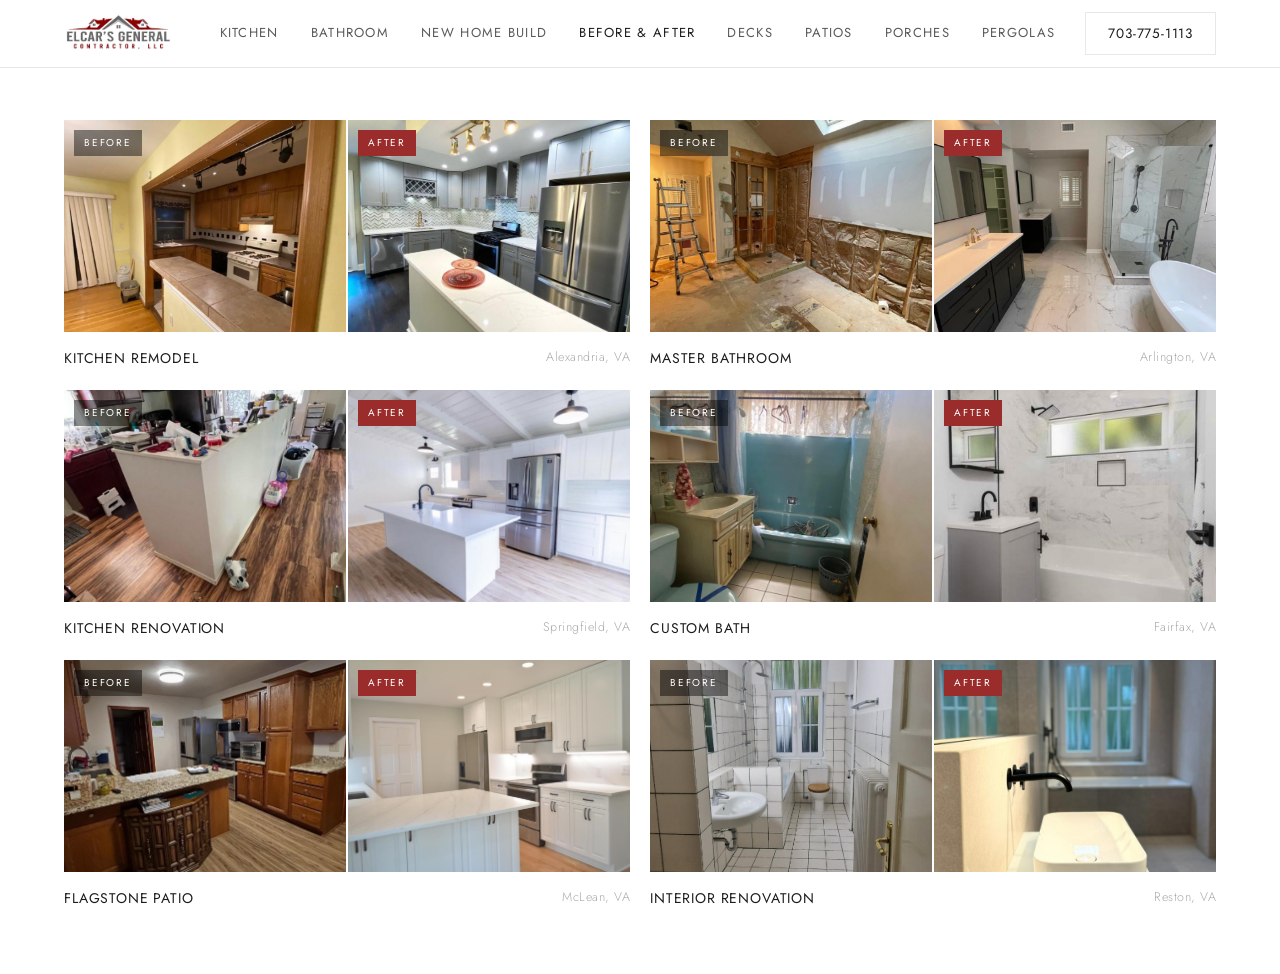
==== before-after.html @ 1466699e "add images" ====
<!DOCTYPE html>
<html lang="en">
<head>
  <meta charset="UTF-8" />
  <meta name="viewport" content="width=device-width, initial-scale=1.0" />
  <title>Before & After Home Renovations | Alexandria, Arlington VA | Elcar's GC</title>
  <meta name="description" content="See before and after home renovation transformations by Elcar's General Contractor across Alexandria, Arlington, Springfield, and the DMV area." />
  <link rel="stylesheet" href="css/style.css" />
</head>
<body>

<nav class="nav">
  <a href="index.html" class="nav__logo">
    <img src="images/logo.jpg" alt="Elcar's General Contractor" />
  </a>
  <div class="nav__links">
    <a href="kitchens.html"     class="nav__link">Kitchen</a>
    <a href="bathrooms.html"    class="nav__link">Bathroom</a>
    <a href="builds.html"       class="nav__link">New Home Build</a>
    <a href="before-after.html" class="nav__link active">Before &amp; After</a>
    <a href="decks.html"        class="nav__link">Decks</a>
    <a href="patios.html"       class="nav__link">Patios</a>
    <a href="porches.html"      class="nav__link">Porches</a>
    <a href="pergolas.html"     class="nav__link">Pergolas</a>
    <a href="tel:7037751113"    class="nav__phone">703-775-1113</a>
  </div>
  <button class="nav__burger" id="burger" aria-label="Menu">
    <span></span><span></span><span></span>
  </button>
</nav>

<div class="drawer-overlay" id="drawer-overlay"></div>
<div class="nav__drawer" id="drawer">
  <a href="kitchens.html"     class="nav__link">Kitchen</a>
  <a href="bathrooms.html"    class="nav__link">Bathroom</a>
  <a href="builds.html"       class="nav__link">New Home Build</a>
  <a href="before-after.html" class="nav__link active">Before &amp; After</a>
  <a href="decks.html"        class="nav__link">Decks</a>
  <a href="patios.html"       class="nav__link">Patios</a>
  <a href="porches.html"      class="nav__link">Porches</a>
  <a href="pergolas.html"     class="nav__link">Pergolas</a>
  <!-- Social icons — above phone -->
  <div class="drawer-socials">
    <a href="https://www.instagram.com/elcarsgeneralcontractor/" target="_blank" rel="noopener" class="drawer-socials__link" aria-label="Instagram">
      <svg viewBox="0 0 24 24" fill="none" stroke="currentColor" stroke-width="1.5"><rect x="2" y="2" width="20" height="20" rx="5"/><path d="M16 11.37A4 4 0 1112.63 8 4 4 0 0116 11.37z"/><line x1="17.5" y1="6.5" x2="17.51" y2="6.5"/></svg>
      Instagram
    </a>
    <a href="https://www.facebook.com/elcarsgeneralcontractors/" target="_blank" rel="noopener" class="drawer-socials__link" aria-label="Facebook">
      <svg viewBox="0 0 24 24" fill="none" stroke="currentColor" stroke-width="1.5"><path d="M18 2h-3a5 5 0 00-5 5v3H7v4h3v8h4v-8h3l1-4h-4V7a1 1 0 011-1h3z"/></svg>
      Facebook
    </a>
  </div>
  <a href="tel:7037751113" class="nav__phone">703-775-1113</a>
</div>

<div class="page-hd">
</div>

<main>
  <div class="cat-block">
    <div class="ba-grid reveal">

      <!-- ═══════════════════════════════════════
           HOW TO ADD MORE CARDS:
           Copy a ba-card block below and replace
           the image src values and text.
      ═══════════════════════════════════════ -->

      <div class="ba-card">
        <div class="ba-pair">
          <div class="ba-half ba-half--before">
            <span class="ba-pill">Before</span>
            <img src="images/before-after/ba-01-before.png" alt="Before kitchen remodel Alexandria VA" loading="lazy" />
          </div>
          <div class="ba-half ba-half--after">
            <span class="ba-pill">After</span>
            <img src="images/before-after/ba-01-after.png" alt="After kitchen remodel Alexandria VA" loading="lazy" />
          </div>
        </div>
        <div class="ba-info">
          <span class="ba-title">Kitchen Remodel</span>
          <span class="ba-city">Alexandria, VA</span>
        </div>
      </div>

      <div class="ba-card">
        <div class="ba-pair">
          <div class="ba-half ba-half--before">
            <span class="ba-pill">Before</span>
            <img src="images/before-after/ba-02-before.png" alt="Before bathroom renovation Arlington VA" loading="lazy" />
          </div>
          <div class="ba-half ba-half--after">
            <span class="ba-pill">After</span>
            <img src="images/before-after/ba-02-after.png" alt="After bathroom renovation Arlington VA" loading="lazy" />
          </div>
        </div>
        <div class="ba-info">
          <span class="ba-title">Master Bathroom</span>
          <span class="ba-city">Arlington, VA</span>
        </div>
      </div>

      <div class="ba-card">
        <div class="ba-pair">
          <div class="ba-half ba-half--before">
            <span class="ba-pill">Before</span>
            <img src="images/before-after/ba-03-before.png" alt="Before deck renovation Springfield VA" loading="lazy" />
          </div>
          <div class="ba-half ba-half--after">
            <span class="ba-pill">After</span>
            <img src="images/before-after/ba-03-after.png" alt="After deck renovation Springfield VA" loading="lazy" />
          </div>
        </div>
        <div class="ba-info">
          <span class="ba-title">KITCHEN Renovation</span>
          <span class="ba-city">Springfield, VA</span>
        </div>
      </div>

      <div class="ba-card">
        <div class="ba-pair">
          <div class="ba-half ba-half--before">
            <span class="ba-pill">Before</span>
            <img src="images/before-after/ba-04-before.png" alt="Before custom closet Fairfax VA" loading="lazy" />
          </div>
          <div class="ba-half ba-half--after">
            <span class="ba-pill">After</span>
            <img src="images/before-after/ba-04-after.png" alt="After custom closet Fairfax VA" loading="lazy" />
          </div>
        </div>
        <div class="ba-info">
          <span class="ba-title">Custom bath</span>
          <span class="ba-city">Fairfax, VA</span>
        </div>
      </div>

      <div class="ba-card">
        <div class="ba-pair">
          <div class="ba-half ba-half--before">
            <span class="ba-pill">Before</span>
            <img src="images/before-after/ba-05-before.png" alt="Before patio installation McLean VA" loading="lazy" />
          </div>
          <div class="ba-half ba-half--after">
            <span class="ba-pill">After</span>
            <img src="images/before-after/ba-05-after.png" alt="After patio installation McLean VA" loading="lazy" />
          </div>
        </div>
        <div class="ba-info">
          <span class="ba-title">Flagstone Patio</span>
          <span class="ba-city">McLean, VA</span>
        </div>
      </div>

      <div class="ba-card">
        <div class="ba-pair">
          <div class="ba-half ba-half--before">
            <span class="ba-pill">Before</span>
            <img src="images/before-after/ba-06-before.png" alt="Before renovation Reston VA" loading="lazy" />
          </div>
          <div class="ba-half ba-half--after">
            <span class="ba-pill">After</span>
            <img src="images/before-after/ba-06-after.png" alt="After renovation Reston VA" loading="lazy" />
          </div>
        </div>
        <div class="ba-info">
          <span class="ba-title">Interior Renovation</span>
          <span class="ba-city">Reston, VA</span>
        </div>
      </div>

      <!-- ADD MORE BA CARDS HERE -->

    </div>
  </div>
</main>

<script src="js/main.js"></script>
</body>
</html>
---- css/style.css ----
/* ═══════════════════════════════════════════════════════════
   ELCAR'S GENERAL CONTRACTOR
   Aesthetic: Quiet Luxury — Refined Minimalism
   Fonts: Jost (display) + Jost (body) — geometric, delicate
   Palette: Pure white · Warm near-black · Dusty red accent
═══════════════════════════════════════════════════════════ */

@import url('https://fonts.googleapis.com/css2?family=Jost:ital,wght@0,200;0,300;0,400;0,500;1,200;1,300&display=swap');

:root {
  /* Palette */
  --white:     #ffffff;
  --off:       #fafafa;
  --ink:       #1c1c1c;
  --ink-soft:  #5a5a5a;
  --ink-muted: #aaaaaa;
  --red:       #9b2c2c;
  --red-lt:    #c0392b;
  --border:    #e8e8e8;
  --border-lt: #f0f0f0;

  /* Type */
  --font: 'Jost', 'Helvetica Neue', Helvetica, sans-serif;

  /* Layout */
  --nav-h: 68px;
  --pad-x: 64px;
  --pad-y: 96px;

  /* Motion */
  --ease: cubic-bezier(0.25, 0, 0, 1);
  --ease-out: cubic-bezier(0.16, 1, 0.3, 1);
}

/* ── RESET ──────────────────────────────────────────────── */
*, *::before, *::after { box-sizing: border-box; margin: 0; padding: 0; }
html { scroll-behavior: smooth; -webkit-font-smoothing: antialiased; }

body {
  background: var(--white);
  color: var(--ink);
  font-family: var(--font);
  font-weight: 300;
  font-size: 17px;
  line-height: 1.75;
  overflow-x: hidden;
}

img { display: block; }
a { color: inherit; text-decoration: none; }
button { cursor: pointer; border: none; background: none; font-family: inherit; padding: 0; }

/* ═══════════════════════════════════════════════════════════
   NAVIGATION
═══════════════════════════════════════════════════════════ */
.nav {
  position: fixed;
  top: 0; left: 0; right: 0;
  height: var(--nav-h);
  background: rgba(255,255,255,0.96);
  border-bottom: 1px solid var(--border);
  display: flex;
  align-items: center;
  justify-content: space-between;
  padding: 0 var(--pad-x);
  z-index: 500;
  backdrop-filter: blur(12px);
  -webkit-backdrop-filter: blur(12px);
}

/* Logo */
.nav__logo img {
  height: 40px;
  width: auto;
  display: block;
}

/* Links */
.nav__links {
  display: flex;
  align-items: center;
  gap: 4px;
}

.nav__link {
  font-size: 13px;
  font-weight: 400;
  letter-spacing: 0.1em;
  text-transform: uppercase;
  color: var(--ink-soft);
  padding: 6px 14px;
  position: relative;
  transition: color 0.2s;
}
.nav__link::after { display: none; }
.nav__link:hover { color: var(--ink); }
.nav__link.active { color: var(--ink); }

/* CTA phone */
.nav__phone {
  font-size: 13.5px;
  font-weight: 400;
  letter-spacing: 0.06em;
  color: var(--ink);
  padding: 9px 22px;
  border: 1px solid var(--border);
  margin-left: 12px;
  transition: border-color 0.2s, color 0.2s;
}
.nav__phone:hover { border-color: var(--ink); }

/* Hamburger */
.nav__burger {
  display: none;
  flex-direction: column;
  gap: 6px;
  padding: 4px;
}
.nav__burger span {
  display: block; width: 22px; height: 1px;
  background: var(--ink);
  transition: transform 0.3s var(--ease), opacity 0.25s;
}
.nav__burger.open span:nth-child(1) { transform: translateY(7px) rotate(45deg); }
.nav__burger.open span:nth-child(2) { opacity: 0; }
.nav__burger.open span:nth-child(3) { transform: translateY(-7px) rotate(-45deg); }

/* Mobile drawer */
.nav__drawer {
  display: none;
  position: fixed;
  top: var(--nav-h); left: 0; right: 0;
  background: var(--white);
  border-bottom: 1px solid var(--border);
  padding: 20px var(--pad-x) 28px;
  z-index: 490;
  flex-direction: column;
}
.nav__drawer.open { display: flex; }

/* Links inside drawer — left red bar on active/hover */
.nav__drawer .nav__link {
  padding: 14px 0 14px 16px;
  font-size: 16px;
  border-bottom: 1px solid var(--border-lt);
  border-left: 2px solid transparent;
  transition: border-color 0.2s, color 0.2s, padding-left 0.2s;
  position: relative;
}
.nav__drawer .nav__link:last-of-type { border-bottom: none; }
.nav__drawer .nav__link:hover {
  border-left-color: var(--red);
  color: var(--ink);
  padding-left: 20px;
}
.nav__drawer .nav__link.active {
  border-left-color: var(--red);
  color: var(--ink);
  font-weight: 500;
  padding-left: 20px;
}

/* Social icons inside drawer — above phone */
.drawer-socials {
  display: flex;
  gap: 10px;
  padding: 16px 0 8px 0;
  border-top: 1px solid var(--border-lt);
  margin-top: 4px;
}

.drawer-socials__link {
  display: inline-flex;
  align-items: center;
  gap: 8px;
  font-size: 14px;
  font-weight: 400;
  letter-spacing: 0.04em;
  color: var(--ink-soft);
  padding: 10px 16px;
  border: 1px solid var(--border);
  flex: 1;
  justify-content: center;
  transition: border-color 0.2s, color 0.2s;
}
.drawer-socials__link:hover { border-color: var(--ink); color: var(--ink); }
.drawer-socials__link svg { width: 17px; height: 17px; flex-shrink: 0; }

.nav__drawer .nav__phone {
  margin: 16px 0 0;
  text-align: center;
  display: block;
  padding: 14px;
  font-size: 15px;
}

/* ═══════════════════════════════════════════════════════════
   HERO
═══════════════════════════════════════════════════════════ */
.hero {
  position: relative;
  height: 100vh;
  min-height: 600px;
  max-height: 920px;
  margin-top: var(--nav-h);
  overflow: hidden;
  display: flex;
  align-items: flex-end;
}

.hero__media {
  position: absolute;
  inset: 0;
  background: #1a1a1a;
}
.hero__media img {
  width: 100%; height: 100%;
  object-fit: cover;
  display: block;
  opacity: 0.62;
}
/* Placeholder gradient */
.hero__media::before {
  content: '';
  position: absolute; inset: 0;
  background: linear-gradient(150deg, #1e1e1e 0%, #2a2020 100%);
}

.hero__veil {
  position: absolute; inset: 0;
  background: linear-gradient(to top,
    rgba(0,0,0,0.68) 0%,
    rgba(0,0,0,0.15) 50%,
    transparent 100%);
  z-index: 1;
}

.hero__content {
  position: relative;
  z-index: 2;
  padding: 0 var(--pad-x) 72px;
  max-width: 760px;
  animation: heroIn 1s var(--ease-out) both;
}

.hero__eyebrow {
  font-size: 10px;
  font-weight: 400;
  letter-spacing: 0.28em;
  text-transform: uppercase;
  color: rgba(255,255,255,0.5);
  margin-bottom: 20px;
  display: flex;
  align-items: center;
  gap: 14px;
}
.hero__eyebrow::before {
  content: '';
  width: 32px; height: 1px;
  background: var(--red);
  display: block;
  flex-shrink: 0;
}

.hero__title {
  font-size: clamp(42px, 6.5vw, 88px);
  font-weight: 200;
  line-height: 1.05;
  color: #fff;
  letter-spacing: -0.02em;
  margin-bottom: 24px;
}

.hero__title em {
  font-style: italic;
  font-weight: 200;
  color: rgba(255,255,255,0.7);
}

.hero__sub {
  font-size: 14px;
  font-weight: 300;
  color: rgba(255,255,255,0.55);
  letter-spacing: 0.04em;
  margin-bottom: 40px;
  max-width: 380px;
  line-height: 1.8;
}

.hero__cta {
  display: inline-flex;
  align-items: center;
  gap: 14px;
  font-size: 11px;
  font-weight: 400;
  letter-spacing: 0.18em;
  text-transform: uppercase;
  color: #fff;
  border: 1px solid rgba(255,255,255,0.35);
  padding: 14px 32px;
  transition: border-color 0.3s, background 0.3s;
}
.hero__cta:hover { border-color: #fff; background: rgba(255,255,255,0.06); }
.hero__cta svg { width: 14px; height: 14px; transition: transform 0.3s; }
.hero__cta:hover svg { transform: translateX(4px); }

@keyframes heroIn {
  from { opacity: 0; transform: translateY(28px); }
  to   { opacity: 1; transform: none; }
}

/* ═══════════════════════════════════════════════════════════
   SECTION PRIMITIVES
═══════════════════════════════════════════════════════════ */
.sec {
  padding: var(--pad-y) var(--pad-x);
}
.sec--soft { background: var(--off); }
.sec--dark { background: var(--ink); }

.sec__hd {
  margin-bottom: 52px;
}
.sec__hd--split {
  display: flex;
  align-items: flex-end;
  justify-content: space-between;
  gap: 24px;
}

/* Eyebrow label */
.eyebrow {
  display: inline-block;
  font-size: 11px;
  font-weight: 400;
  letter-spacing: 0.26em;
  text-transform: uppercase;
  color: var(--red);
  margin-bottom: 12px;
}

/* Headings */
.h-display {
  font-size: clamp(34px, 4vw, 58px);
  font-weight: 200;
  line-height: 1.1;
  letter-spacing: -0.02em;
  color: var(--ink);
}
.h-section {
  font-size: clamp(26px, 3vw, 40px);
  font-weight: 200;
  line-height: 1.15;
  letter-spacing: -0.02em;
  color: var(--ink);
}
.h-card {
  font-size: 13px;
  font-weight: 400;
  letter-spacing: 0.08em;
  text-transform: uppercase;
  color: var(--ink);
}
.sec--dark .h-display,
.sec--dark .h-section { color: #fff; }

/* Body copy */
.body-sm {
  font-size: 15.5px;
  font-weight: 300;
  color: var(--ink-soft);
  line-height: 1.85;
}

/* Link-style button */
.link-btn {
  display: inline-flex;
  align-items: center;
  gap: 10px;
  font-size: 10.5px;
  font-weight: 400;
  letter-spacing: 0.16em;
  text-transform: uppercase;
  color: var(--ink);
  border-bottom: 1px solid var(--border);
  padding-bottom: 2px;
  transition: border-color 0.25s, color 0.25s;
}
.link-btn:hover { border-color: var(--ink); color: var(--ink); }
.link-btn svg { width: 14px; height: 14px; transition: transform 0.25s; }
.link-btn:hover svg { transform: translateX(4px); }

/* Ghost button */
.ghost-btn {
  display: inline-flex;
  align-items: center;
  gap: 10px;
  font-size: 10.5px;
  font-weight: 400;
  letter-spacing: 0.16em;
  text-transform: uppercase;
  color: var(--ink);
  border: 1px solid var(--border);
  padding: 12px 28px;
  transition: border-color 0.25s;
  flex-shrink: 0;
}
.ghost-btn:hover { border-color: var(--ink); }

/* ═══════════════════════════════════════════════════════════
   SERVICES MOSAIC — homepage
═══════════════════════════════════════════════════════════ */
.mosaic {
  display: grid;
  grid-template-columns: repeat(4, 1fr);
  grid-template-rows: auto;
  gap: 2px;
}

.mosaic__tile {
  position: relative;
  overflow: hidden;
  aspect-ratio: 3/4;
  background: #e8e8e8;
  display: block;
  cursor: pointer;
}

/* Odd wide tiles */
.mosaic__tile--w2 { grid-column: span 2; aspect-ratio: 16/10; }

.mosaic__tile__bg {
  position: absolute; inset: 0;
}
.mosaic__tile__bg::before {
  content: '';
  position: absolute; inset: 0;
  background: repeating-linear-gradient(-45deg,#e4e4e4,#e4e4e4 6px,#ddd 6px,#ddd 12px);
}
.mosaic__tile__bg img {
  position: absolute; inset: 0;
  width: 100%; height: 100%;
  object-fit: cover;
  display: block;
  transition: transform 0.9s var(--ease), opacity 0.5s;
  opacity: 0;
}
.mosaic__tile__bg img.loaded { opacity: 1; }
.mosaic__tile:hover .mosaic__tile__bg img { transform: scale(1.05); }

/* Veil */
.mosaic__tile__veil {
  position: absolute; inset: 0;
  background: linear-gradient(to top, rgba(0,0,0,0.65) 0%, transparent 55%);
  transition: opacity 0.4s;
  z-index: 1;
}
.mosaic__tile:hover .mosaic__tile__veil { opacity: 1.2; }

/* Label */
.mosaic__tile__label {
  position: absolute;
  bottom: 0; left: 0; right: 0;
  padding: 22px 22px 20px;
  z-index: 2;
}
.mosaic__tile__cat {
  display: block;
  font-size: 10.5px;
  font-weight: 400;
  letter-spacing: 0.2em;
  text-transform: uppercase;
  color: rgba(255,255,255,0.5);
  margin-bottom: 4px;
}
.mosaic__tile__name {
  font-size: 20px;
  font-weight: 300;
  color: #fff;
  letter-spacing: 0.02em;
}

/* Arrow badge */
.mosaic__tile__arrow {
  position: absolute;
  top: 16px; right: 16px;
  width: 34px; height: 34px;
  border: 1px solid rgba(255,255,255,0.25);
  display: flex; align-items: center; justify-content: center;
  opacity: 0;
  transform: translateY(-4px);
  transition: opacity 0.3s, transform 0.3s var(--ease-out);
  z-index: 3;
}
.mosaic__tile__arrow svg { width: 13px; height: 13px; color: #fff; }
.mosaic__tile:hover .mosaic__tile__arrow { opacity: 1; transform: none; }

/* ═══════════════════════════════════════════════════════════
   UNIFORM PROJECT GRID
═══════════════════════════════════════════════════════════ */
.grid {
  display: grid;
  grid-template-columns: repeat(3, 1fr);
  gap: 10px;
}

.card {
  position: relative;
  aspect-ratio: 4/3;
  overflow: hidden;
  background: #ebebeb;
  cursor: pointer;
}
.card::before {
  content: '';
  position: absolute; inset: 0;
  background: repeating-linear-gradient(-45deg,#f2f2f2,#f2f2f2 6px,#ebebeb 6px,#ebebeb 12px);
  z-index: 0;
}

.card img {
  position: absolute; inset: 0;
  width: 100%; height: 100%;
  object-fit: cover; object-position: center;
  display: block;
  z-index: 1;
  opacity: 0;
  transition: transform 0.8s var(--ease), opacity 0.4s;
}
.card img.loaded { opacity: 1; }
.card:hover img { transform: scale(1.04); }

.card__veil {
  position: absolute; inset: 0;
  background: linear-gradient(to top, rgba(0,0,0,0.6) 0%, transparent 50%);
  opacity: 0;
  transition: opacity 0.35s;
  z-index: 2;
  display: flex; align-items: flex-end;
  padding: 18px 20px;
}
.card:hover .card__veil { opacity: 1; }

.card__name {
  font-size: 13px;
  font-weight: 400;
  letter-spacing: 0.1em;
  text-transform: uppercase;
  color: rgba(255,255,255,0.88);
}

/* small expand dot */
.card__dot {
  position: absolute;
  top: 14px; right: 14px;
  width: 28px; height: 28px;
  border: 1px solid rgba(255,255,255,0.3);
  display: flex; align-items: center; justify-content: center;
  opacity: 0;
  transition: opacity 0.3s;
  z-index: 3;
}
.card:hover .card__dot { opacity: 1; }
.card__dot svg { width: 11px; height: 11px; color: #fff; }

/* ═══════════════════════════════════════════════════════════
   BEFORE & AFTER
═══════════════════════════════════════════════════════════ */
.ba-grid {
  display: grid;
  grid-template-columns: repeat(2, 1fr);
  gap: 20px;
}

.ba-card {}

.ba-pair {
  display: grid;
  grid-template-columns: 1fr 1fr;
  gap: 2px;
}

.ba-half {
  position: relative;
  aspect-ratio: 4/3;
  overflow: hidden;
  background: #e8e8e8;
}
.ba-half::before {
  content: '';
  position: absolute; inset: 0;
  background: repeating-linear-gradient(-45deg,#f2f2f2,#f2f2f2 6px,#ebebeb 6px,#ebebeb 12px);
}
.ba-half img {
  position: absolute; inset: 0;
  width: 100%; height: 100%;
  object-fit: cover; display: block;
}

.ba-pill {
  position: absolute;
  top: 10px; left: 10px;
  font-size: 10px;
  font-weight: 400;
  letter-spacing: 0.18em;
  text-transform: uppercase;
  color: #fff;
  padding: 4px 10px;
  z-index: 2;
}
.ba-half--before .ba-pill { background: rgba(0,0,0,0.45); }
.ba-half--after  .ba-pill { background: var(--red); }

.ba-info {
  display: flex;
  align-items: center;
  justify-content: space-between;
  padding: 14px 0 0;
}
.ba-title {
  font-size: 14px;
  font-weight: 400;
  letter-spacing: 0.06em;
  text-transform: uppercase;
  color: var(--ink);
}
.ba-city {
  font-size: 12.5px;
  font-weight: 300;
  color: var(--ink-muted);
  letter-spacing: 0.04em;
}

/* ═══════════════════════════════════════════════════════════
   ABOUT SECTION
═══════════════════════════════════════════════════════════ */

/* Left column wraps photo + social bar */
.about-col-left {
  display: flex;
  flex-direction: column;
}

/* Social bar directly below the photo */
.about-social {
  display: flex;
  align-items: center;
  justify-content: center;
  gap: 20px;
  padding: 20px 24px;
  background: var(--white);
  border-top: 1px solid var(--border);
  flex-shrink: 0;
}

.about-social__link {
  display: flex;
  align-items: center;
  gap: 8px;
  font-size: 13.5px;
  font-weight: 400;
  letter-spacing: 0.04em;
  color: var(--ink-soft);
  transition: color 0.2s;
  white-space: nowrap;
}
.about-social__link:hover { color: var(--ink); }
.about-social__link svg { width: 19px; height: 19px; flex-shrink: 0; }

.about-social__sep {
  width: 1px;
  height: 20px;
  background: var(--border);
  flex-shrink: 0;
}

.about-wrap {
  display: grid;
  grid-template-columns: 1fr 1fr;
  gap: 0;
  align-items: stretch;
}

.about-media {
  position: relative;
  flex: 1;          /* grow to fill col-left */
  min-height: 480px;
  overflow: hidden;
  background: #1a1a1a;
}
.about-media::before {
  content: '';
  position: absolute; inset: 0;
  background: repeating-linear-gradient(-45deg,#222,#222 8px,#1e1e1e 8px,#1e1e1e 16px);
}
.about-media img {
  position: absolute; inset: 0;
  width: 100%; height: 100%;
  object-fit: cover; display: block;
}

.about-body {
  padding: 72px 60px;
  display: flex;
  flex-direction: column;
  justify-content: center;
  background: var(--off);
}

.about-body p {
  font-size: 16px;
  font-weight: 300;
  color: var(--ink-soft);
  line-height: 1.9;
  margin-top: 18px;
  max-width: 420px;
}

/* Service list inside about */
.svc-list {
  margin-top: 44px;
  display: grid;
  grid-template-columns: 1fr 1fr;
  gap: 0;
  border-top: 1px solid var(--border);
}

.svc-item {
  padding: 20px 20px 20px 0;
  border-bottom: 1px solid var(--border);
  border-right: 1px solid var(--border);
}
.svc-item:nth-child(even) {
  padding-left: 20px;
  padding-right: 0;
  border-right: none;
}
.svc-item:nth-last-child(-n+2) { border-bottom: none; }

.svc-item h4 {
  font-size: 13px;
  font-weight: 400;
  letter-spacing: 0.12em;
  text-transform: uppercase;
  color: var(--ink);
  margin-bottom: 5px;
}
.svc-item p {
  font-size: 14px;
  font-weight: 300;
  color: var(--ink-muted);
  line-height: 1.6;
  margin-top: 0;
}

/* Social icons row in About section */
.about-socials {
  display: flex;
  gap: 14px;
  margin-top: 32px;
  padding-top: 28px;
  border-top: 1px solid var(--border);
}
.about-socials a {
  display: flex;
  align-items: center;
  gap: 10px;
  font-size: 13px;
  font-weight: 400;
  letter-spacing: 0.04em;
  color: var(--ink-soft);
  transition: color 0.2s;
}
.about-socials a:hover { color: var(--ink); }
.about-socials .soc-icon {
  width: 40px;
  height: 40px;
  border: 1px solid var(--border);
  display: flex;
  align-items: center;
  justify-content: center;
  flex-shrink: 0;
  transition: border-color 0.2s;
}
.about-socials a:hover .soc-icon { border-color: var(--ink); }
.about-socials svg { width: 17px; height: 17px; }
.cta-band {
  background: var(--white);
  border-top: 1px solid var(--border);
  padding: 64px var(--pad-x);
  display: flex;
  align-items: center;
  justify-content: space-between;
  gap: 40px;
}

.cta-band__text {
  font-size: clamp(20px, 2.5vw, 30px);
  font-weight: 200;
  letter-spacing: -0.01em;
  color: var(--ink);
  line-height: 1.35;
}

.cta-band__right {
  display: flex;
  flex-direction: column;
  align-items: flex-end;
  gap: 12px;
  flex-shrink: 0;
}

.cta-band__phone {
  font-size: 26px;
  font-weight: 200;
  letter-spacing: 0.02em;
  color: var(--ink);
}

.cta-band__btn {
  font-size: 12px;
  font-weight: 400;
  letter-spacing: 0.18em;
  text-transform: uppercase;
  color: var(--ink);
  border: 1px solid var(--border);
  padding: 12px 28px;
  transition: border-color 0.25s;
}
.cta-band__btn:hover { border-color: var(--ink); }

/* ═══════════════════════════════════════════════════════════
   FOOTER — white, clean, minimal
═══════════════════════════════════════════════════════════ */
.footer {
  background: var(--white);
  border-top: 1px solid var(--border);
  padding: 56px var(--pad-x) 32px;
}

.footer__grid {
  display: grid;
  grid-template-columns: 1.4fr 1fr 1fr 1fr;
  gap: 40px;
  padding-bottom: 40px;
  border-bottom: 1px solid var(--border-lt);
}

.footer__logo img { height: 40px; width: auto; display: block; }
.footer__tagline {
  font-size: 14px;
  font-weight: 300;
  color: var(--ink-muted);
  line-height: 1.75;
  margin-top: 14px;
  max-width: 220px;
}

.footer__col h5 {
  font-size: 10.5px;
  font-weight: 400;
  letter-spacing: 0.22em;
  text-transform: uppercase;
  color: var(--ink-muted);
  margin-bottom: 16px;
}
.footer__col a {
  display: block;
  font-size: 14px;
  font-weight: 300;
  color: var(--ink-soft);
  padding: 4px 0;
  transition: color 0.2s;
}
.footer__col a:hover { color: var(--ink); }
.footer__col p {
  font-size: 14px;
  font-weight: 300;
  color: var(--ink-soft);
  line-height: 1.75;
}

.footer__bottom {
  display: flex;
  align-items: center;
  justify-content: space-between;
  padding-top: 24px;
  gap: 20px;
  flex-wrap: wrap;
}
.footer__copy {
  font-size: 12.5px;
  font-weight: 300;
  color: var(--ink-muted);
  letter-spacing: 0.04em;
}

.footer__socials {
  display: flex;
  gap: 12px;
}
.footer__soc {
  width: 34px; height: 34px;
  border: 1px solid var(--border);
  display: flex; align-items: center; justify-content: center;
  color: var(--ink-muted);
  transition: all 0.2s;
}
.footer__soc:hover { border-color: var(--ink); color: var(--ink); }
.footer__soc svg { width: 14px; height: 14px; }

/* ═══════════════════════════════════════════════════════════
   PROJECT DETAIL MODAL
═══════════════════════════════════════════════════════════ */
.modal-bd {
  display: none;
  position: fixed; inset: 0;
  background: rgba(0,0,0,0.88);
  z-index: 900;
  overflow-y: auto;
}
.modal-bd.open { display: block; }

.modal-box {
  max-width: 1080px;
  margin: 0 auto;
  background: #fff;
  min-height: 100vh;
}

.modal-bar {
  display: flex;
  align-items: center;
  justify-content: space-between;
  padding: 16px 36px;
  border-bottom: 1px solid var(--border);
  position: sticky; top: 0;
  background: #fff;
  z-index: 10;
}

.modal-back {
  display: flex;
  align-items: center;
  gap: 8px;
  font-size: 12px;
  font-weight: 400;
  letter-spacing: 0.14em;
  text-transform: uppercase;
  color: var(--ink-muted);
  cursor: pointer;
  transition: color 0.2s;
}
.modal-back:hover { color: var(--ink); }
.modal-back svg { width: 13px; height: 13px; }

.modal-x {
  display: flex; align-items: center; justify-content: center;
  width: 32px; height: 32px;
  color: var(--ink-muted);
  transition: color 0.2s;
}
.modal-x:hover { color: var(--ink); }
.modal-x svg { width: 18px; height: 18px; }

/* Photo grid inside modal */
.modal-photos {
  display: grid;
  grid-template-columns: repeat(3, 1fr);
  gap: 4px;
  padding: 20px 36px 0;
}

.modal-photo {
  position: relative;
  aspect-ratio: 4/3;
  overflow: hidden;
  background: #ebebeb;
  cursor: zoom-in;
}
.modal-photo--hero { grid-column: 1/-1; aspect-ratio: 21/9; }

.modal-photo img {
  position: absolute; inset: 0;
  width: 100%; height: 100%;
  object-fit: cover; display: block;
  transition: transform 0.55s var(--ease);
}
.modal-photo:hover img { transform: scale(1.03); }

/* Info block */
.modal-info {
  padding: 36px 36px 56px;
}

.modal-chips {
  display: flex; gap: 8px; flex-wrap: wrap;
  margin-bottom: 16px;
}
.modal-chip {
  font-size: 11px;
  font-weight: 400;
  letter-spacing: 0.14em;
  text-transform: uppercase;
  color: var(--red);
  border: 1px solid rgba(155,44,44,0.25);
  padding: 4px 12px;
}

.modal-title {
  font-size: clamp(24px, 3.5vw, 40px);
  font-weight: 200;
  letter-spacing: -0.01em;
  color: var(--ink);
  line-height: 1.15;
}

.modal-rule { width: 36px; height: 1px; background: var(--red); margin: 20px 0; }

.modal-desc {
  font-size: 16px;
  font-weight: 300;
  color: var(--ink-soft);
  line-height: 1.88;
  max-width: 680px;
  margin-bottom: 28px;
}

.modal-cta {
  display: inline-flex;
  align-items: center;
  gap: 10px;
  font-size: 12px;
  font-weight: 400;
  letter-spacing: 0.18em;
  text-transform: uppercase;
  color: var(--ink);
  border: 1px solid var(--border);
  padding: 14px 30px;
  transition: border-color 0.25s;
}
.modal-cta:hover { border-color: var(--ink); }

/* Fullscreen viewer */
.viewer {
  display: none;
  position: fixed; inset: 0;
  background: rgba(0,0,0,0.97);
  z-index: 2000;
  align-items: center;
  justify-content: center;
  padding: 20px;
}
.viewer.open { display: flex; }
.viewer img {
  max-width: 94vw; max-height: 94vh;
  width: auto; height: auto;
  object-fit: contain; display: block;
}
.viewer__x {
  position: absolute; top: 18px; right: 20px;
  color: rgba(255,255,255,0.5); cursor: pointer; transition: color 0.2s;
}
.viewer__x:hover { color: #fff; }
.viewer__x svg { width: 26px; height: 26px; }

/* ═══════════════════════════════════════════════════════════
   PAGE HEADER — removed dark banner, replaced with clean white
═══════════════════════════════════════════════════════════ */
.page-hd {
  margin-top: var(--nav-h);
}
.page-hd__title {
  font-size: clamp(32px, 4.5vw, 56px);
  font-weight: 200;
  color: var(--ink);
  letter-spacing: -0.02em;
  line-height: 1.1;
}
.page-hd .eyebrow { display: block; margin-bottom: 8px; }

/* ═══════════════════════════════════════════════════════════
   CATEGORY BLOCKS (sub-pages)
═══════════════════════════════════════════════════════════ */
.cat-block {
  padding: 52px var(--pad-x) 64px;
  border-bottom: 1px solid var(--border-lt);
}
.cat-block:last-of-type { border-bottom: none; }
.cat-block--soft { background: var(--off); }

.cat-hd {
  margin-bottom: 28px;
}

/* ═══════════════════════════════════════════════════════════
   SCROLL REVEAL
═══════════════════════════════════════════════════════════ */
.reveal {
  opacity: 0;
  transform: translateY(18px);
  transition: opacity 0.7s var(--ease-out), transform 0.7s var(--ease-out);
}
.reveal.in-view { opacity: 1; transform: none; }

/* ═══════════════════════════════════════════════════════════
   RESPONSIVE
═══════════════════════════════════════════════════════════ */
@media (max-width: 1200px) {
  :root { --pad-x: 40px; }
  .mosaic { grid-template-columns: repeat(3, 1fr); }
  .mosaic__tile--w2 { grid-column: span 1; aspect-ratio: 3/4; }
  .footer__grid { grid-template-columns: 1fr 1fr; gap: 32px; }
}

@media (max-width: 960px) {
  :root { --pad-x: 28px; --pad-y: 68px; --nav-h: 60px; }
  .nav { padding: 0 var(--pad-x); }
  .nav__links { display: none; }
  .nav__phone { display: none; }
  .nav__burger { display: flex; }
  .mosaic { grid-template-columns: repeat(2, 1fr); }
  .grid { grid-template-columns: repeat(2, 1fr); gap: 8px; }
  .ba-grid { grid-template-columns: 1fr; }
  /* Stack about: photo+social on top, text below */
  .about-wrap { grid-template-columns: 1fr; }
  .about-col-left { flex-direction: column; }
  .about-media { min-height: 340px; flex: none; }
  .about-body { padding: 48px var(--pad-x); }
  .svc-list { grid-template-columns: 1fr; }
  .svc-item { border-right: none !important; padding-left: 0 !important; }
  .svc-item:nth-last-child(1) { border-bottom: none; }
  .cta-band { flex-direction: column; text-align: center; }
  .cta-band__right { align-items: center; }
  .footer__grid { grid-template-columns: 1fr 1fr; gap: 28px; }
  .modal-bar { padding: 14px 20px; }
  .modal-photos { grid-template-columns: repeat(2,1fr); padding: 16px 20px 0; }
  .modal-photo--hero { grid-column: 1/-1; aspect-ratio: 4/3; }
  .modal-info { padding: 24px 20px 40px; }
  .cat-block { padding: 40px var(--pad-x) 52px; }
  .sec__hd--split { flex-direction: column; align-items: flex-start; }
}

@media (max-width: 600px) {
  :root { --pad-x: 20px; --pad-y: 52px; }
  .mosaic { grid-template-columns: 1fr; }
  .grid { grid-template-columns: 1fr; gap: 6px; }
  .modal-photos { grid-template-columns: 1fr; }
  .footer__grid { grid-template-columns: 1fr; gap: 28px; }
  .footer__bottom { flex-direction: column; align-items: flex-start; }
  .cta-band { padding: 48px var(--pad-x); }

  /* ── Mobile font boosts ─────────────────────────── */
  body            { font-size: 19px; }
  .nav__drawer .nav__link { font-size: 15px; padding: 18px 0 18px 18px; }
  .nav__drawer .nav__phone { font-size: 18px; padding: 16px; }
  .h-section      { font-size: clamp(28px, 7vw, 40px); }
  .h-display      { font-size: clamp(30px, 8vw, 44px); }
  .page-hd__title { font-size: clamp(30px, 8vw, 44px); }
  .about-body p   { font-size: 18px; }
  .svc-item h4    { font-size: 16px; }
  .svc-item p     { font-size: 16px; }
  .modal-desc     { font-size: 18px; }
  .modal-title    { font-size: clamp(26px, 6vw, 36px); }
  .ba-title       { font-size: 16px; }
  .ba-city        { font-size: 15px; }
  .card__name     { font-size: 15px; }
  .eyebrow        { font-size: 12.5px; letter-spacing: 0.22em; }
  .cat-hd .h-section { font-size: clamp(26px, 6.5vw, 36px); }
  .cta-band__text { font-size: clamp(22px, 5.5vw, 30px); }
  .cta-band__phone{ font-size: clamp(26px, 6.5vw, 34px); }
  .cta-band__btn  { font-size: 14px; padding: 15px 28px; }
  .about-social__link { font-size: 16px; }
  .about-social__link svg { width: 22px; height: 22px; }
  .about-social   { padding: 22px 20px; gap: 20px; }
  .drawer-socials a { width: 44px; height: 44px; }
  .drawer-socials svg { width: 20px; height: 20px; }
}

/* Drawer overlay */
.drawer-overlay {
  display: none;
  position: fixed; inset: 0;
  background: rgba(0,0,0,0.3);
  z-index: 480;
  backdrop-filter: blur(2px);
}
.drawer-overlay.open { display: block; }
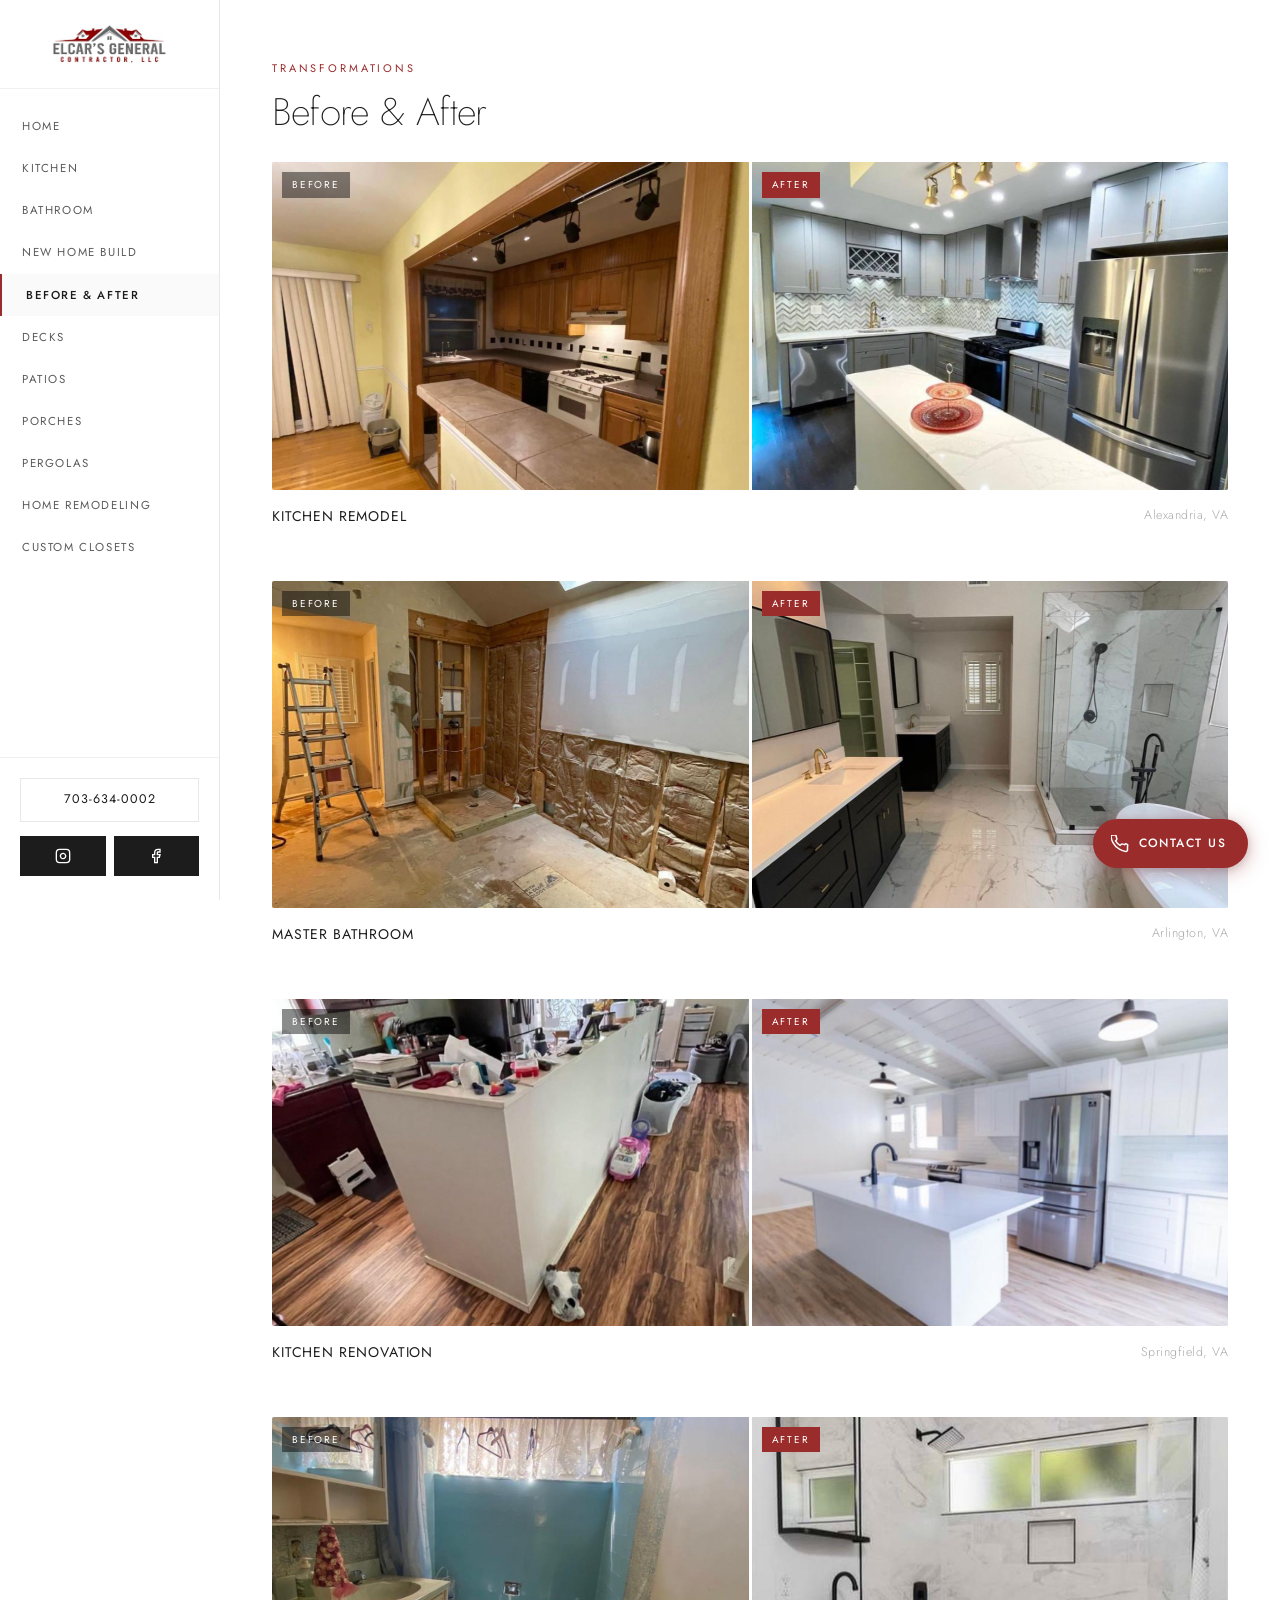
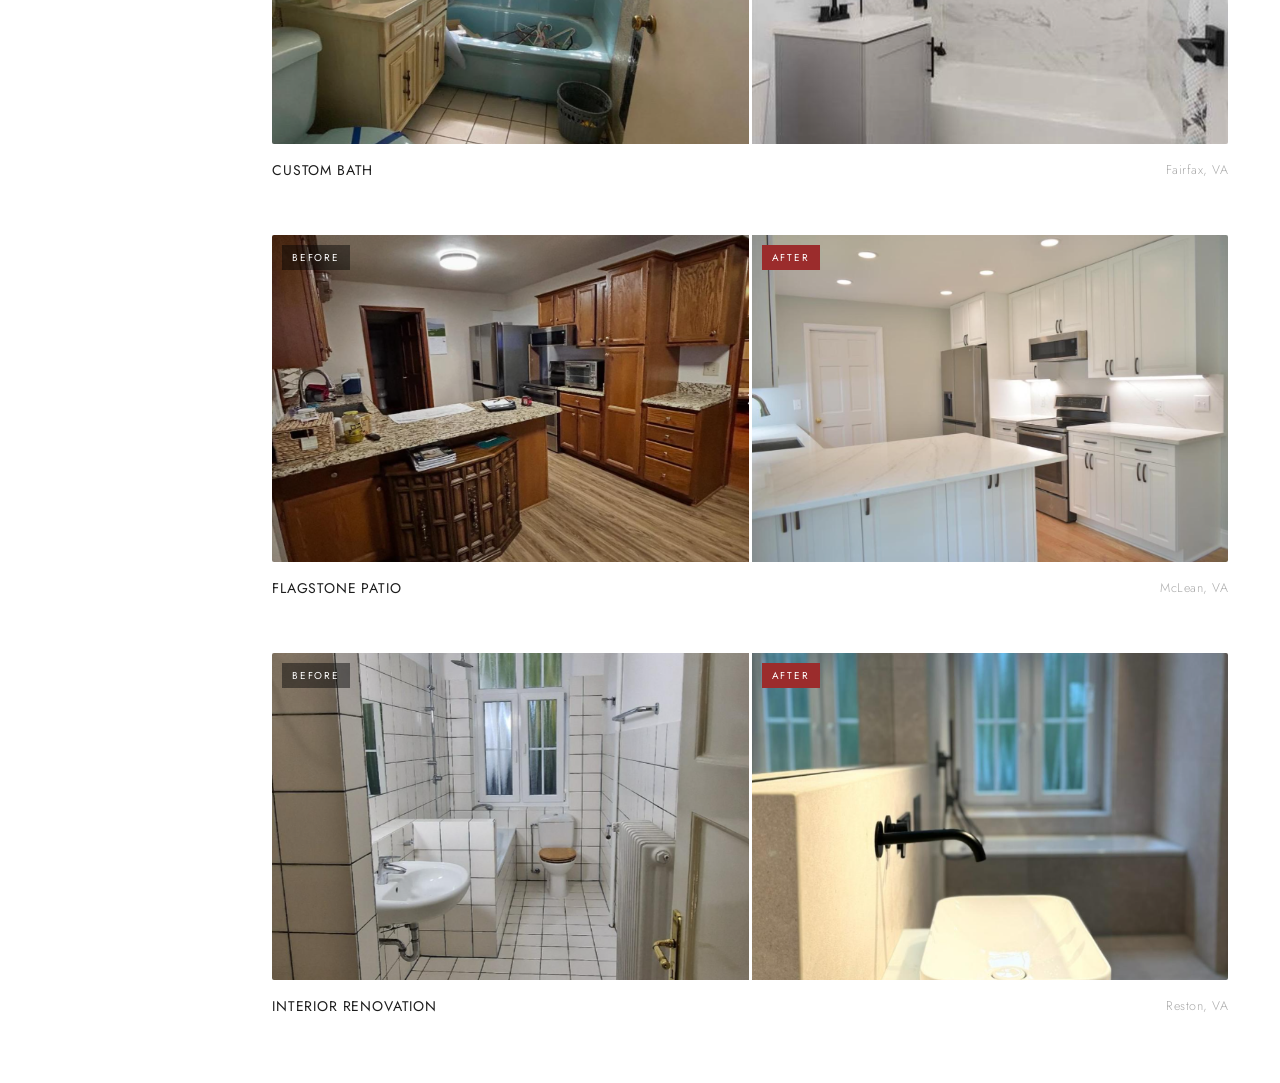
==== commit 6995e29c: "add more sections and pictures" ====
--- a/before-after.html
+++ b/before-after.html
@@ -3,7 +3,7 @@
 <head>
   <meta charset="UTF-8" />
   <meta name="viewport" content="width=device-width, initial-scale=1.0" />
-  <title>Before & After Home Renovations | Alexandria, Arlington VA | Elcar's GC</title>
+  <title>Before &amp; After Home Renovations | Alexandria, Arlington VA | Elcar's GC</title>
   <meta name="description" content="See before and after home renovation transformations by Elcar's General Contractor across Alexandria, Arlington, Springfield, and the DMV area." />
   <link rel="stylesheet" href="css/style.css" />
 </head>
@@ -14,15 +14,28 @@
     <img src="images/logo.jpg" alt="Elcar's General Contractor" />
   </a>
   <div class="nav__links">
-    <a href="kitchens.html"     class="nav__link">Kitchen</a>
-    <a href="bathrooms.html"    class="nav__link">Bathroom</a>
-    <a href="builds.html"       class="nav__link">New Home Build</a>
-    <a href="before-after.html" class="nav__link active">Before &amp; After</a>
-    <a href="decks.html"        class="nav__link">Decks</a>
-    <a href="patios.html"       class="nav__link">Patios</a>
-    <a href="porches.html"      class="nav__link">Porches</a>
-    <a href="pergolas.html"     class="nav__link">Pergolas</a>
-    <a href="tel:7037751113"    class="nav__phone">703-775-1113</a>
+    <a href="index.html"          class="nav__link">Home</a>
+    <a href="kitchens.html"        class="nav__link">Kitchen</a>
+    <a href="bathrooms.html"       class="nav__link">Bathroom</a>
+    <a href="builds.html"          class="nav__link">New Home Build</a>
+    <a href="before-after.html"    class="nav__link active">Before &amp; After</a>
+    <a href="decks.html"           class="nav__link">Decks</a>
+    <a href="patios.html"          class="nav__link">Patios</a>
+    <a href="porches.html"         class="nav__link">Porches</a>
+    <a href="pergolas.html"        class="nav__link">Pergolas</a>
+    <a href="home-remodeling.html" class="nav__link">Home Remodeling</a>
+    <a href="custom-closets.html"  class="nav__link">Custom Closets</a>
+  </div>
+  <div class="nav__bottom">
+    <a href="tel:7037751113" class="nav__phone">703-634-0002</a>
+    <div class="nav__socials">
+      <a href="https://www.instagram.com/elcarsgeneralcontractor/" target="_blank" rel="noopener" class="nav__soc" aria-label="Instagram">
+        <svg viewBox="0 0 24 24" fill="none" stroke="currentColor" stroke-width="2"><rect x="2" y="2" width="20" height="20" rx="5"/><path d="M16 11.37A4 4 0 1112.63 8 4 4 0 0116 11.37z"/><line x1="17.5" y1="6.5" x2="17.51" y2="6.5"/></svg>
+      </a>
+      <a href="https://www.facebook.com/elcarsgeneralcontractors/" target="_blank" rel="noopener" class="nav__soc" aria-label="Facebook">
+        <svg viewBox="0 0 24 24" fill="none" stroke="currentColor" stroke-width="2"><path d="M18 2h-3a5 5 0 00-5 5v3H7v4h3v8h4v-8h3l1-4h-4V7a1 1 0 011-1h3z"/></svg>
+      </a>
+    </div>
   </div>
   <button class="nav__burger" id="burger" aria-label="Menu">
     <span></span><span></span><span></span>
@@ -31,50 +44,57 @@
 
 <div class="drawer-overlay" id="drawer-overlay"></div>
 <div class="nav__drawer" id="drawer">
-  <a href="kitchens.html"     class="nav__link">Kitchen</a>
-  <a href="bathrooms.html"    class="nav__link">Bathroom</a>
-  <a href="builds.html"       class="nav__link">New Home Build</a>
-  <a href="before-after.html" class="nav__link active">Before &amp; After</a>
-  <a href="decks.html"        class="nav__link">Decks</a>
-  <a href="patios.html"       class="nav__link">Patios</a>
-  <a href="porches.html"      class="nav__link">Porches</a>
-  <a href="pergolas.html"     class="nav__link">Pergolas</a>
-  <!-- Social icons — above phone -->
+  <a href="index.html"          class="nav__link">Home</a>
+  <a href="kitchens.html"        class="nav__link">Kitchen</a>
+  <a href="bathrooms.html"       class="nav__link">Bathroom</a>
+  <a href="builds.html"          class="nav__link">New Home Build</a>
+  <a href="before-after.html"    class="nav__link active">Before &amp; After</a>
+  <a href="decks.html"           class="nav__link">Decks</a>
+  <a href="patios.html"          class="nav__link">Patios</a>
+  <a href="porches.html"         class="nav__link">Porches</a>
+  <a href="pergolas.html"        class="nav__link">Pergolas</a>
+  <a href="home-remodeling.html" class="nav__link">Home Remodeling</a>
+  <a href="custom-closets.html"  class="nav__link">Custom Closets</a>
   <div class="drawer-socials">
     <a href="https://www.instagram.com/elcarsgeneralcontractor/" target="_blank" rel="noopener" class="drawer-socials__link" aria-label="Instagram">
-      <svg viewBox="0 0 24 24" fill="none" stroke="currentColor" stroke-width="1.5"><rect x="2" y="2" width="20" height="20" rx="5"/><path d="M16 11.37A4 4 0 1112.63 8 4 4 0 0116 11.37z"/><line x1="17.5" y1="6.5" x2="17.51" y2="6.5"/></svg>
+      <svg viewBox="0 0 24 24" fill="none" stroke="currentColor" stroke-width="2"><rect x="2" y="2" width="20" height="20" rx="5"/><path d="M16 11.37A4 4 0 1112.63 8 4 4 0 0116 11.37z"/><line x1="17.5" y1="6.5" x2="17.51" y2="6.5"/></svg>
       Instagram
     </a>
     <a href="https://www.facebook.com/elcarsgeneralcontractors/" target="_blank" rel="noopener" class="drawer-socials__link" aria-label="Facebook">
-      <svg viewBox="0 0 24 24" fill="none" stroke="currentColor" stroke-width="1.5"><path d="M18 2h-3a5 5 0 00-5 5v3H7v4h3v8h4v-8h3l1-4h-4V7a1 1 0 011-1h3z"/></svg>
+      <svg viewBox="0 0 24 24" fill="none" stroke="currentColor" stroke-width="2"><path d="M18 2h-3a5 5 0 00-5 5v3H7v4h3v8h4v-8h3l1-4h-4V7a1 1 0 011-1h3z"/></svg>
       Facebook
     </a>
   </div>
-  <a href="tel:7037751113" class="nav__phone">703-775-1113</a>
+  <a href="tel:7037751113" class="nav__phone">703-634-0002</a>
 </div>
 
-<div class="page-hd">
-</div>
+<div class="page-hd"></div>
 
 <main>
   <div class="cat-block">
-    <div class="ba-grid reveal">
-
-      <!-- ═══════════════════════════════════════
-           HOW TO ADD MORE CARDS:
-           Copy a ba-card block below and replace
-           the image src values and text.
-      ═══════════════════════════════════════ -->
-
-      <div class="ba-card">
+    <div class="cat-hd">
+      <span class="eyebrow">Transformations</span>
+      <h2 class="h-section">Before &amp; After</h2>
+    </div>
+
+    <!-- Single-column stacked layout — one pair per row -->
+    <div class="ba-stack">
+
+      <div class="ba-card reveal">
         <div class="ba-pair">
           <div class="ba-half ba-half--before">
             <span class="ba-pill">Before</span>
             <img src="images/before-after/ba-01-before.png" alt="Before kitchen remodel Alexandria VA" loading="lazy" />
+            <div class="ba-zoom-hint">
+              <svg viewBox="0 0 24 24" fill="none" stroke="currentColor" stroke-width="2"><path d="M15 3h6m0 0v6m0-6L14 10M9 21H3m0 0v-6m0 6l7-7"/></svg>
+            </div>
           </div>
           <div class="ba-half ba-half--after">
             <span class="ba-pill">After</span>
             <img src="images/before-after/ba-01-after.png" alt="After kitchen remodel Alexandria VA" loading="lazy" />
+            <div class="ba-zoom-hint">
+              <svg viewBox="0 0 24 24" fill="none" stroke="currentColor" stroke-width="2"><path d="M15 3h6m0 0v6m0-6L14 10M9 21H3m0 0v-6m0 6l7-7"/></svg>
+            </div>
           </div>
         </div>
         <div class="ba-info">
@@ -83,15 +103,21 @@
         </div>
       </div>
 
-      <div class="ba-card">
+      <div class="ba-card reveal">
         <div class="ba-pair">
           <div class="ba-half ba-half--before">
             <span class="ba-pill">Before</span>
             <img src="images/before-after/ba-02-before.png" alt="Before bathroom renovation Arlington VA" loading="lazy" />
+            <div class="ba-zoom-hint">
+              <svg viewBox="0 0 24 24" fill="none" stroke="currentColor" stroke-width="2"><path d="M15 3h6m0 0v6m0-6L14 10M9 21H3m0 0v-6m0 6l7-7"/></svg>
+            </div>
           </div>
           <div class="ba-half ba-half--after">
             <span class="ba-pill">After</span>
             <img src="images/before-after/ba-02-after.png" alt="After bathroom renovation Arlington VA" loading="lazy" />
+            <div class="ba-zoom-hint">
+              <svg viewBox="0 0 24 24" fill="none" stroke="currentColor" stroke-width="2"><path d="M15 3h6m0 0v6m0-6L14 10M9 21H3m0 0v-6m0 6l7-7"/></svg>
+            </div>
           </div>
         </div>
         <div class="ba-info">
@@ -100,49 +126,67 @@
         </div>
       </div>
 
-      <div class="ba-card">
-        <div class="ba-pair">
-          <div class="ba-half ba-half--before">
-            <span class="ba-pill">Before</span>
-            <img src="images/before-after/ba-03-before.png" alt="Before deck renovation Springfield VA" loading="lazy" />
-          </div>
-          <div class="ba-half ba-half--after">
-            <span class="ba-pill">After</span>
-            <img src="images/before-after/ba-03-after.png" alt="After deck renovation Springfield VA" loading="lazy" />
-          </div>
-        </div>
-        <div class="ba-info">
-          <span class="ba-title">KITCHEN Renovation</span>
+      <div class="ba-card reveal">
+        <div class="ba-pair">
+          <div class="ba-half ba-half--before">
+            <span class="ba-pill">Before</span>
+            <img src="images/before-after/ba-03-before.png" alt="Before kitchen renovation Springfield VA" loading="lazy" />
+            <div class="ba-zoom-hint">
+              <svg viewBox="0 0 24 24" fill="none" stroke="currentColor" stroke-width="2"><path d="M15 3h6m0 0v6m0-6L14 10M9 21H3m0 0v-6m0 6l7-7"/></svg>
+            </div>
+          </div>
+          <div class="ba-half ba-half--after">
+            <span class="ba-pill">After</span>
+            <img src="images/before-after/ba-03-after.png" alt="After kitchen renovation Springfield VA" loading="lazy" />
+            <div class="ba-zoom-hint">
+              <svg viewBox="0 0 24 24" fill="none" stroke="currentColor" stroke-width="2"><path d="M15 3h6m0 0v6m0-6L14 10M9 21H3m0 0v-6m0 6l7-7"/></svg>
+            </div>
+          </div>
+        </div>
+        <div class="ba-info">
+          <span class="ba-title">Kitchen Renovation</span>
           <span class="ba-city">Springfield, VA</span>
         </div>
       </div>
 
-      <div class="ba-card">
-        <div class="ba-pair">
-          <div class="ba-half ba-half--before">
-            <span class="ba-pill">Before</span>
-            <img src="images/before-after/ba-04-before.png" alt="Before custom closet Fairfax VA" loading="lazy" />
-          </div>
-          <div class="ba-half ba-half--after">
-            <span class="ba-pill">After</span>
-            <img src="images/before-after/ba-04-after.png" alt="After custom closet Fairfax VA" loading="lazy" />
-          </div>
-        </div>
-        <div class="ba-info">
-          <span class="ba-title">Custom bath</span>
+      <div class="ba-card reveal">
+        <div class="ba-pair">
+          <div class="ba-half ba-half--before">
+            <span class="ba-pill">Before</span>
+            <img src="images/before-after/ba-04-before.png" alt="Before custom bath Fairfax VA" loading="lazy" />
+            <div class="ba-zoom-hint">
+              <svg viewBox="0 0 24 24" fill="none" stroke="currentColor" stroke-width="2"><path d="M15 3h6m0 0v6m0-6L14 10M9 21H3m0 0v-6m0 6l7-7"/></svg>
+            </div>
+          </div>
+          <div class="ba-half ba-half--after">
+            <span class="ba-pill">After</span>
+            <img src="images/before-after/ba-04-after.png" alt="After custom bath Fairfax VA" loading="lazy" />
+            <div class="ba-zoom-hint">
+              <svg viewBox="0 0 24 24" fill="none" stroke="currentColor" stroke-width="2"><path d="M15 3h6m0 0v6m0-6L14 10M9 21H3m0 0v-6m0 6l7-7"/></svg>
+            </div>
+          </div>
+        </div>
+        <div class="ba-info">
+          <span class="ba-title">Custom Bath</span>
           <span class="ba-city">Fairfax, VA</span>
         </div>
       </div>
 
-      <div class="ba-card">
-        <div class="ba-pair">
-          <div class="ba-half ba-half--before">
-            <span class="ba-pill">Before</span>
-            <img src="images/before-after/ba-05-before.png" alt="Before patio installation McLean VA" loading="lazy" />
-          </div>
-          <div class="ba-half ba-half--after">
-            <span class="ba-pill">After</span>
-            <img src="images/before-after/ba-05-after.png" alt="After patio installation McLean VA" loading="lazy" />
+      <div class="ba-card reveal">
+        <div class="ba-pair">
+          <div class="ba-half ba-half--before">
+            <span class="ba-pill">Before</span>
+            <img src="images/before-after/ba-05-before.png" alt="Before flagstone patio McLean VA" loading="lazy" />
+            <div class="ba-zoom-hint">
+              <svg viewBox="0 0 24 24" fill="none" stroke="currentColor" stroke-width="2"><path d="M15 3h6m0 0v6m0-6L14 10M9 21H3m0 0v-6m0 6l7-7"/></svg>
+            </div>
+          </div>
+          <div class="ba-half ba-half--after">
+            <span class="ba-pill">After</span>
+            <img src="images/before-after/ba-05-after.png" alt="After flagstone patio McLean VA" loading="lazy" />
+            <div class="ba-zoom-hint">
+              <svg viewBox="0 0 24 24" fill="none" stroke="currentColor" stroke-width="2"><path d="M15 3h6m0 0v6m0-6L14 10M9 21H3m0 0v-6m0 6l7-7"/></svg>
+            </div>
           </div>
         </div>
         <div class="ba-info">
@@ -151,15 +195,21 @@
         </div>
       </div>
 
-      <div class="ba-card">
-        <div class="ba-pair">
-          <div class="ba-half ba-half--before">
-            <span class="ba-pill">Before</span>
-            <img src="images/before-after/ba-06-before.png" alt="Before renovation Reston VA" loading="lazy" />
-          </div>
-          <div class="ba-half ba-half--after">
-            <span class="ba-pill">After</span>
-            <img src="images/before-after/ba-06-after.png" alt="After renovation Reston VA" loading="lazy" />
+      <div class="ba-card reveal">
+        <div class="ba-pair">
+          <div class="ba-half ba-half--before">
+            <span class="ba-pill">Before</span>
+            <img src="images/before-after/ba-06-before.png" alt="Before interior renovation Reston VA" loading="lazy" />
+            <div class="ba-zoom-hint">
+              <svg viewBox="0 0 24 24" fill="none" stroke="currentColor" stroke-width="2"><path d="M15 3h6m0 0v6m0-6L14 10M9 21H3m0 0v-6m0 6l7-7"/></svg>
+            </div>
+          </div>
+          <div class="ba-half ba-half--after">
+            <span class="ba-pill">After</span>
+            <img src="images/before-after/ba-06-after.png" alt="After interior renovation Reston VA" loading="lazy" />
+            <div class="ba-zoom-hint">
+              <svg viewBox="0 0 24 24" fill="none" stroke="currentColor" stroke-width="2"><path d="M15 3h6m0 0v6m0-6L14 10M9 21H3m0 0v-6m0 6l7-7"/></svg>
+            </div>
           </div>
         </div>
         <div class="ba-info">
@@ -169,11 +219,25 @@
       </div>
 
       <!-- ADD MORE BA CARDS HERE -->
-
     </div>
   </div>
 </main>
 
+<!-- Lightbox viewer for B&A images -->
+<div class="viewer" id="viewer">
+  <img src="" alt="" id="viewer-img" />
+  <div class="viewer__label" id="viewer-label"></div>
+  <button class="viewer__x" id="viewer-close">
+    <svg viewBox="0 0 24 24" fill="none" stroke="currentColor" stroke-width="2"><line x1="18" y1="6" x2="6" y2="18"/><line x1="6" y1="6" x2="18" y2="18"/></svg>
+  </button>
+</div>
+
 <script src="js/main.js"></script>
+
+<!-- Floating Contact Button -->
+<a href="tel:7037751113" class="float-cta" aria-label="Call us now">
+  <svg viewBox="0 0 24 24" fill="none" stroke="currentColor" stroke-width="2" class="float-cta__icon"><path d="M22 16.92v3a2 2 0 01-2.18 2 19.79 19.79 0 01-8.63-3.07A19.5 19.5 0 013.07 10.8a19.79 19.79 0 01-3.07-8.64A2 2 0 012 0h3a2 2 0 012 1.72c.127.96.361 1.903.7 2.81a2 2 0 01-.45 2.11L6.09 7.91a16 16 0 006 6l1.27-1.27a2 2 0 012.11-.45c.907.339 1.85.573 2.81.7A2 2 0 0122 14.92z"/></svg>
+  <span class="float-cta__label">Contact Us</span>
+</a>
 </body>
 </html>
--- a/css/style.css
+++ b/css/style.css
@@ -23,8 +23,9 @@
   --font: 'Jost', 'Helvetica Neue', Helvetica, sans-serif;
 
   /* Layout */
-  --nav-h: 68px;
-  --pad-x: 64px;
+  --nav-h: 68px;       /* kept for mobile top bar */
+  --sidebar-w: 220px;  /* left sidebar width */
+  --pad-x: 52px;
   --pad-y: 96px;
 
   /* Motion */
@@ -44,6 +45,7 @@
   font-size: 17px;
   line-height: 1.75;
   overflow-x: hidden;
+  padding-left: var(--sidebar-w); /* offset for left sidebar */
 }
 
 img { display: block; }
@@ -51,65 +53,111 @@
 button { cursor: pointer; border: none; background: none; font-family: inherit; padding: 0; }
 
 /* ═══════════════════════════════════════════════════════════
-   NAVIGATION
-═══════════════════════════════════════════════════════════ */
+   LEFT SIDEBAR NAVIGATION
+═══════════════════════════════════════════════════════════ */
+
+/* Sidebar — fixed left column */
 .nav {
   position: fixed;
-  top: 0; left: 0; right: 0;
-  height: var(--nav-h);
-  background: rgba(255,255,255,0.96);
-  border-bottom: 1px solid var(--border);
-  display: flex;
-  align-items: center;
-  justify-content: space-between;
-  padding: 0 var(--pad-x);
+  top: 0; left: 0; bottom: 0;
+  width: var(--sidebar-w);
+  background: var(--white);
+  border-right: 1px solid var(--border);
+  display: flex;
+  flex-direction: column;
   z-index: 500;
-  backdrop-filter: blur(12px);
-  -webkit-backdrop-filter: blur(12px);
-}
-
-/* Logo */
+  overflow-y: auto;
+  overflow-x: hidden;
+}
+
+/* Logo at the top */
+.nav__logo {
+  display: flex;
+  align-items: center;
+  padding: 24px 20px 20px;
+  border-bottom: 1px solid var(--border-lt);
+  flex-shrink: 0;
+  justify-content: center;
+}
 .nav__logo img {
-  height: 40px;
+  height: 44px;
   width: auto;
   display: block;
 }
 
-/* Links */
+/* Links container — fills remaining space */
 .nav__links {
   display: flex;
-  align-items: center;
-  gap: 4px;
+  flex-direction: column;
+  flex: 1;
+  padding: 16px 0 0;
+  gap: 0;
 }
 
 .nav__link {
-  font-size: 13px;
-  font-weight: 400;
-  letter-spacing: 0.1em;
+  font-size: 11.5px;
+  font-weight: 400;
+  letter-spacing: 0.14em;
   text-transform: uppercase;
   color: var(--ink-soft);
-  padding: 6px 14px;
-  position: relative;
-  transition: color 0.2s;
-}
-.nav__link::after { display: none; }
-.nav__link:hover { color: var(--ink); }
-.nav__link.active { color: var(--ink); }
-
-/* CTA phone */
+  padding: 11px 20px 11px 20px;
+  border-left: 2px solid transparent;
+  transition: color 0.2s, border-color 0.2s, padding-left 0.2s, background 0.2s;
+  white-space: nowrap;
+}
+.nav__link:hover {
+  color: var(--ink);
+  border-left-color: var(--red);
+  padding-left: 24px;
+  background: var(--off);
+}
+.nav__link.active {
+  color: var(--ink);
+  border-left-color: var(--red);
+  padding-left: 24px;
+  background: var(--off);
+  font-weight: 500;
+}
+
+/* Social + phone block pinned to bottom of sidebar */
+.nav__bottom {
+  flex-shrink: 0;
+  padding: 20px 20px 24px;
+  border-top: 1px solid var(--border-lt);
+}
+
+/* CTA phone — in sidebar bottom */
 .nav__phone {
-  font-size: 13.5px;
-  font-weight: 400;
-  letter-spacing: 0.06em;
-  color: var(--ink);
-  padding: 9px 22px;
+  display: block;
+  font-size: 12.5px;
+  font-weight: 400;
+  letter-spacing: 0.08em;
+  color: var(--ink);
+  padding: 10px 16px;
   border: 1px solid var(--border);
-  margin-left: 12px;
+  text-align: center;
+  margin-bottom: 14px;
   transition: border-color 0.2s, color 0.2s;
 }
 .nav__phone:hover { border-color: var(--ink); }
 
-/* Hamburger */
+/* Social icons in sidebar bottom */
+.nav__socials {
+  display: flex;
+  gap: 8px;
+}
+.nav__soc {
+  flex: 1;
+  height: 34px;
+  border: 1px solid var(--border);
+  display: flex; align-items: center; justify-content: center;
+  color: var(--ink-muted);
+  transition: border-color 0.2s, color 0.2s;
+}
+.nav__soc:hover { border-color: var(--ink); color: var(--ink); }
+.nav__soc svg { width: 15px; height: 15px; }
+
+/* Hamburger — hidden on desktop, shown on mobile */
 .nav__burger {
   display: none;
   flex-direction: column;
@@ -125,16 +173,22 @@
 .nav__burger.open span:nth-child(2) { opacity: 0; }
 .nav__burger.open span:nth-child(3) { transform: translateY(-7px) rotate(-45deg); }
 
-/* Mobile drawer */
+/* Mobile top bar (hidden on desktop) */
+.nav__mobilebar {
+  display: none;
+}
+
+/* Mobile full-screen drawer */
 .nav__drawer {
   display: none;
   position: fixed;
-  top: var(--nav-h); left: 0; right: 0;
+  top: var(--nav-h); left: 0; right: 0; bottom: 0;
   background: var(--white);
-  border-bottom: 1px solid var(--border);
-  padding: 20px var(--pad-x) 28px;
+  border-top: 1px solid var(--border);
+  padding: 20px 28px 28px;
   z-index: 490;
   flex-direction: column;
+  overflow-y: auto;
 }
 .nav__drawer.open { display: flex; }
 
@@ -145,30 +199,23 @@
   border-bottom: 1px solid var(--border-lt);
   border-left: 2px solid transparent;
   transition: border-color 0.2s, color 0.2s, padding-left 0.2s;
-  position: relative;
 }
 .nav__drawer .nav__link:last-of-type { border-bottom: none; }
-.nav__drawer .nav__link:hover {
-  border-left-color: var(--red);
-  color: var(--ink);
-  padding-left: 20px;
-}
+.nav__drawer .nav__link:hover,
 .nav__drawer .nav__link.active {
   border-left-color: var(--red);
   color: var(--ink);
-  font-weight: 500;
   padding-left: 20px;
 }
-
-/* Social icons inside drawer — above phone */
+.nav__drawer .nav__link.active { font-weight: 500; }
+
+/* Social icons inside drawer */
 .drawer-socials {
   display: flex;
   gap: 10px;
   padding: 16px 0 8px 0;
   border-top: 1px solid var(--border-lt);
-  margin-top: 4px;
-}
-
+}
 .drawer-socials__link {
   display: inline-flex;
   align-items: center;
@@ -192,6 +239,7 @@
   display: block;
   padding: 14px;
   font-size: 15px;
+  border: 1px solid var(--border);
 }
 
 /* ═══════════════════════════════════════════════════════════
@@ -202,7 +250,6 @@
   height: 100vh;
   min-height: 600px;
   max-height: 920px;
-  margin-top: var(--nav-h);
   overflow: hidden;
   display: flex;
   align-items: flex-end;
@@ -1068,7 +1115,7 @@
    PAGE HEADER — removed dark banner, replaced with clean white
 ═══════════════════════════════════════════════════════════ */
 .page-hd {
-  margin-top: var(--nav-h);
+  margin-top: 0;
 }
 .page-hd__title {
   font-size: clamp(32px, 4.5vw, 56px);
@@ -1107,18 +1154,36 @@
    RESPONSIVE
 ═══════════════════════════════════════════════════════════ */
 @media (max-width: 1200px) {
-  :root { --pad-x: 40px; }
+  :root { --pad-x: 40px; --sidebar-w: 200px; }
   .mosaic { grid-template-columns: repeat(3, 1fr); }
   .mosaic__tile--w2 { grid-column: span 1; aspect-ratio: 3/4; }
   .footer__grid { grid-template-columns: 1fr 1fr; gap: 32px; }
 }
 
 @media (max-width: 960px) {
-  :root { --pad-x: 28px; --pad-y: 68px; --nav-h: 60px; }
-  .nav { padding: 0 var(--pad-x); }
+  :root { --pad-x: 28px; --pad-y: 68px; --nav-h: 60px; --sidebar-w: 0px; }
+
+  /* Switch from left sidebar to top mobile bar */
+  body { padding-left: 0; padding-top: var(--nav-h); }
+
+  /* Sidebar becomes hidden on mobile */
+  .nav {
+    width: 100%;
+    height: var(--nav-h);
+    flex-direction: row;
+    align-items: center;
+    justify-content: space-between;
+    padding: 0 var(--pad-x);
+    border-right: none;
+    border-bottom: 1px solid var(--border);
+    overflow: visible;
+  }
+  .nav__logo { padding: 0; border-bottom: none; }
+  .nav__logo img { height: 36px; }
   .nav__links { display: none; }
-  .nav__phone { display: none; }
+  .nav__bottom { display: none; }
   .nav__burger { display: flex; }
+
   .mosaic { grid-template-columns: repeat(2, 1fr); }
   .grid { grid-template-columns: repeat(2, 1fr); gap: 8px; }
   .ba-grid { grid-template-columns: 1fr; }
@@ -1139,6 +1204,9 @@
   .modal-info { padding: 24px 20px 40px; }
   .cat-block { padding: 40px var(--pad-x) 52px; }
   .sec__hd--split { flex-direction: column; align-items: flex-start; }
+
+  /* about section on mobile — no top offset needed */
+  #about { margin-top: 0 !important; }
 }
 
 @media (max-width: 600px) {
@@ -1152,7 +1220,7 @@
 
   /* ── Mobile font boosts ─────────────────────────── */
   body            { font-size: 19px; }
-  .nav__drawer .nav__link { font-size: 15px; padding: 18px 0 18px 18px; }
+  .nav__drawer .nav__link { font-size: 15px; padding: 10px 0 10px 10px; }
   .nav__drawer .nav__phone { font-size: 18px; padding: 16px; }
   .h-section      { font-size: clamp(28px, 7vw, 40px); }
   .h-display      { font-size: clamp(30px, 8vw, 44px); }
@@ -1186,3 +1254,1053 @@
   backdrop-filter: blur(2px);
 }
 .drawer-overlay.open { display: block; }
+
+.cta-band {
+  background: var(--white);
+  border-top: 1px solid var(--border);
+  padding: 64px var(--pad-x);
+  display: flex;
+  align-items: center;
+  justify-content: space-between;
+  gap: 40px;
+}
+
+.cta-band__text {
+  font-size: clamp(20px, 2.5vw, 30px);
+  font-weight: 200;
+  letter-spacing: -0.01em;
+  color: var(--ink);
+  line-height: 1.35;
+}
+
+.cta-band__right {
+  display: flex;
+  flex-direction: column;
+  align-items: flex-end;
+  gap: 12px;
+  flex-shrink: 0;
+}
+
+.cta-band__phone {
+  font-size: 26px;
+  font-weight: 200;
+  letter-spacing: 0.02em;
+  color: var(--ink);
+}
+
+.cta-band__btn {
+  font-size: 12px;
+  font-weight: 400;
+  letter-spacing: 0.18em;
+  text-transform: uppercase;
+  color: var(--ink);
+  border: 1px solid var(--border);
+  padding: 12px 28px;
+  transition: border-color 0.25s;
+}
+.cta-band__btn:hover { border-color: var(--ink); }
+/* ═══════════════════════════════════════════════════════════
+   SIDEBAR SOCIAL ICONS — darker, more visible
+═══════════════════════════════════════════════════════════ */
+.nav__soc {
+  color: var(--ink) !important;
+  border-color: var(--border) !important;
+}
+.nav__soc:hover {
+  color: var(--red) !important;
+  border-color: var(--red) !important;
+}
+.nav__soc svg {
+  width: 17px;
+  height: 17px;
+  stroke-width: 2;
+}
+
+/* ═══════════════════════════════════════════════════════════
+   SPLIT HERO — Image LEFT · Content RIGHT
+═══════════════════════════════════════════════════════════ */
+.split-hero {
+  display: grid;
+  grid-template-columns: 1fr 1fr;
+  min-height: 100vh;
+}
+
+/* Left — image column */
+.split-hero__img {
+  position: relative;
+  overflow: hidden;
+  background: #1a1a1a;
+}
+.split-hero__img img {
+  position: absolute; inset: 0;
+  width: 100%; height: 100%;
+  object-fit: cover;
+  display: block;
+}
+
+/* Stats bar pinned to bottom of image */
+.split-hero__stats {
+  position: absolute;
+  bottom: 0; left: 0; right: 0;
+  background: rgba(0,0,0,0.72);
+  backdrop-filter: blur(8px);
+  -webkit-backdrop-filter: blur(8px);
+  display: flex;
+  align-items: center;
+  justify-content: center;
+  gap: 0;
+  padding: 22px 32px;
+}
+.split-hero__stat {
+  display: flex;
+  flex-direction: column;
+  align-items: center;
+  gap: 3px;
+  padding: 0 28px;
+}
+.split-hero__stat strong {
+  font-size: 28px;
+  font-weight: 300;
+  color: #fff;
+  letter-spacing: -0.02em;
+  line-height: 1;
+}
+.split-hero__stat span {
+  font-size: 10px;
+  font-weight: 400;
+  letter-spacing: 0.18em;
+  text-transform: uppercase;
+  color: rgba(255,255,255,0.55);
+}
+.split-hero__stat-div {
+  width: 1px;
+  height: 36px;
+  background: rgba(255,255,255,0.18);
+  flex-shrink: 0;
+}
+
+/* Right — content column */
+.split-hero__content {
+  display: flex;
+  flex-direction: column;
+  justify-content: center;
+  padding: 80px 56px 80px 64px;
+  background: var(--white);
+}
+
+.split-hero__eyebrow {
+  font-size: 10px;
+  font-weight: 400;
+  letter-spacing: 0.28em;
+  text-transform: uppercase;
+  color: var(--red);
+  margin-bottom: 24px;
+  display: flex;
+  align-items: center;
+  gap: 14px;
+}
+.split-hero__eyebrow::before {
+  content: '';
+  width: 28px;
+  height: 1px;
+  background: var(--red);
+  display: block;
+  flex-shrink: 0;
+}
+
+.split-hero__title {
+  font-size: clamp(32px, 3.8vw, 58px);
+  font-weight: 200;
+  line-height: 1.08;
+  letter-spacing: -0.025em;
+  color: var(--ink);
+  margin-bottom: 28px;
+}
+
+.split-hero__rule {
+  width: 40px;
+  height: 2px;
+  background: var(--red);
+  margin-bottom: 28px;
+}
+
+.split-hero__sub {
+  font-size: 16px;
+  font-weight: 300;
+  color: var(--ink-soft);
+  line-height: 1.85;
+  max-width: 400px;
+  margin-bottom: 44px;
+}
+
+.split-hero__actions {
+  display: flex;
+  flex-direction: column;
+  gap: 14px;
+}
+
+.split-hero__cta {
+  display: inline-flex;
+  align-items: center;
+  gap: 10px;
+  font-size: 12.5px;
+  font-weight: 500;
+  letter-spacing: 0.12em;
+  text-transform: uppercase;
+  color: #fff;
+  background: var(--red);
+  border: 1px solid var(--red);
+  padding: 16px 32px;
+  transition: background 0.25s, border-color 0.25s;
+  align-self: flex-start;
+}
+.split-hero__cta:hover { background: #7a1f1f; border-color: #7a1f1f; }
+
+.split-hero__browse {
+  display: inline-flex;
+  align-items: center;
+  gap: 8px;
+  font-size: 11px;
+  font-weight: 400;
+  letter-spacing: 0.16em;
+  text-transform: uppercase;
+  color: var(--ink-soft);
+  border-bottom: 1px solid var(--border);
+  padding-bottom: 2px;
+  transition: color 0.2s, border-color 0.2s;
+  align-self: flex-start;
+}
+.split-hero__browse:hover { color: var(--ink); border-color: var(--ink); }
+.split-hero__browse svg { width: 13px; height: 13px; transition: transform 0.2s; }
+.split-hero__browse:hover svg { transform: translateX(3px); }
+
+/* Social row at bottom of content column */
+.split-hero__socials {
+  display: flex;
+  align-items: center;
+  gap: 20px;
+  padding-top: 32px;
+  border-top: 1px solid var(--border-lt);
+}
+.split-hero__soc {
+  display: flex;
+  align-items: center;
+  gap: 8px;
+  font-size: 12.5px;
+  font-weight: 400;
+  letter-spacing: 0.05em;
+  color: var(--ink);
+  transition: color 0.2s;
+}
+.split-hero__soc:hover { color: var(--red); }
+.split-hero__soc svg { width: 18px; height: 18px; flex-shrink: 0; }
+.split-hero__soc-sep {
+  width: 1px;
+  height: 20px;
+  background: var(--border);
+}
+
+/* ═══════════════════════════════════════════════════════════
+   FLOATING CONTACT BUTTON
+═══════════════════════════════════════════════════════════ */
+.float-cta {
+  position: fixed;
+  bottom: 32px;
+  right: 32px;
+  z-index: 800;
+  display: flex;
+  align-items: center;
+  gap: 10px;
+  background: var(--red);
+  color: #fff;
+  font-size: 12px;
+  font-weight: 500;
+  letter-spacing: 0.12em;
+  text-transform: uppercase;
+  padding: 14px 22px 14px 18px;
+  border-radius: 50px;
+  box-shadow: 0 4px 20px rgba(155,44,44,0.35), 0 2px 8px rgba(0,0,0,0.15);
+  transition: background 0.25s, transform 0.2s, box-shadow 0.25s;
+  text-decoration: none;
+}
+.float-cta:hover {
+  background: #7a1f1f;
+  transform: translateY(-2px);
+  box-shadow: 0 8px 28px rgba(155,44,44,0.45), 0 4px 12px rgba(0,0,0,0.18);
+}
+.float-cta__icon {
+  width: 18px;
+  height: 18px;
+  flex-shrink: 0;
+}
+.float-cta__label {
+  white-space: nowrap;
+}
+
+/* ═══════════════════════════════════════════════════════════
+   BEFORE & AFTER — single column, stacked, with lightbox
+═══════════════════════════════════════════════════════════ */
+.ba-stack {
+  display: flex;
+  flex-direction: column;
+  gap: 52px;
+  max-width: 1000px;
+}
+
+.ba-stack .ba-card {
+  /* cards fill full width stacked */
+}
+
+.ba-stack .ba-pair {
+  display: grid;
+  grid-template-columns: 1fr 1fr;
+  gap: 3px;
+  border-radius: 2px;
+  overflow: hidden;
+}
+
+.ba-stack .ba-half {
+  position: relative;
+  aspect-ratio: 16/11;
+  overflow: hidden;
+  background: #e8e8e8;
+  cursor: zoom-in;
+}
+.ba-stack .ba-half::before {
+  content: '';
+  position: absolute; inset: 0;
+  background: repeating-linear-gradient(-45deg,#f2f2f2,#f2f2f2 6px,#ebebeb 6px,#ebebeb 12px);
+  z-index: 0;
+}
+.ba-stack .ba-half img {
+  position: absolute; inset: 0;
+  width: 100%; height: 100%;
+  object-fit: cover; display: block;
+  z-index: 1;
+  transition: transform 0.6s var(--ease);
+}
+.ba-stack .ba-half:hover img { transform: scale(1.04); }
+
+/* Zoom hint overlay */
+.ba-zoom-hint {
+  position: absolute;
+  bottom: 10px; right: 10px;
+  width: 32px; height: 32px;
+  background: rgba(0,0,0,0.55);
+  display: flex; align-items: center; justify-content: center;
+  opacity: 0;
+  transform: scale(0.8);
+  transition: opacity 0.25s, transform 0.25s;
+  z-index: 3;
+}
+.ba-zoom-hint svg { width: 14px; height: 14px; color: #fff; }
+.ba-stack .ba-half:hover .ba-zoom-hint { opacity: 1; transform: scale(1); }
+
+.ba-stack .ba-info {
+  display: flex;
+  align-items: center;
+  justify-content: space-between;
+  padding: 14px 0 0;
+}
+
+/* Viewer label */
+.viewer__label {
+  position: absolute;
+  bottom: 20px; left: 50%; transform: translateX(-50%);
+  font-size: 11px;
+  font-weight: 400;
+  letter-spacing: 0.2em;
+  text-transform: uppercase;
+  color: rgba(255,255,255,0.5);
+  padding: 6px 16px;
+  background: rgba(0,0,0,0.4);
+  white-space: nowrap;
+}
+
+/* ═══════════════════════════════════════════════════════════
+   RESPONSIVE — split hero, float btn, ba-stack
+═══════════════════════════════════════════════════════════ */
+@media (max-width: 1100px) {
+  .split-hero__content { padding: 60px 40px; }
+  .split-hero__stat { padding: 0 18px; }
+}
+
+@media (max-width: 960px) {
+  /* Split hero stacks vertically on mobile */
+  .split-hero {
+    grid-template-columns: 1fr;
+    min-height: auto;
+  }
+  .split-hero__img {
+    height: 55vw;
+    min-height: 260px;
+    max-height: 440px;
+    position: relative;
+  }
+  .split-hero__stats { padding: 16px 20px; }
+  .split-hero__stat { padding: 0 12px; }
+  .split-hero__stat strong { font-size: 20px; }
+  .split-hero__content {
+    padding: 48px var(--pad-x);
+  }
+  .split-hero__title { font-size: clamp(28px, 7vw, 44px); }
+  .split-hero__sub { max-width: 100%; }
+  .float-cta { bottom: 20px; right: 16px; padding: 13px 18px 13px 14px; }
+  .ba-stack { gap: 36px; }
+  .ba-stack .ba-half { aspect-ratio: 4/3; }
+}
+
+@media (max-width: 600px) {
+  .split-hero__content { padding: 40px var(--pad-x); }
+  .split-hero__eyebrow { font-size: 9px; }
+  .split-hero__cta { font-size: 11px; padding: 14px 24px; }
+  .float-cta__label { display: none; }
+  .float-cta { padding: 15px; border-radius: 50%; }
+  .float-cta__icon { width: 22px; height: 22px; }
+  .ba-stack .ba-pair { grid-template-columns: 1fr 1fr; }
+}
+
+/* ═══════════════════════════════════════════════════════════
+   SOCIAL ICONS — darker, more visible in sidebar & drawer
+═══════════════════════════════════════════════════════════ */
+
+/* Sidebar social icons — solid dark */
+.nav__soc {
+  background: var(--ink) !important;
+  color: #fff !important;
+  border-color: var(--ink) !important;
+}
+.nav__soc:hover {
+  background: var(--red) !important;
+  border-color: var(--red) !important;
+}
+
+/* Drawer social links — darker & bolder */
+.drawer-socials__link {
+  background: var(--ink) !important;
+  color: #fff !important;
+  border-color: var(--ink) !important;
+}
+.drawer-socials__link:hover {
+  background: var(--red) !important;
+  border-color: var(--red) !important;
+}
+
+/* Home page social cards — darker treatment */
+.home-social-card {
+  border-color: var(--ink) !important;
+}
+.home-social-card__icon {
+  background: var(--ink) !important;
+  color: #fff !important;
+}
+.home-social-card:hover .home-social-card__icon {
+  background: var(--red) !important;
+}
+
+/* Split hero socials — stronger */
+.split-hero__soc {
+  color: var(--ink) !important;
+  font-weight: 500 !important;
+}
+.split-hero__soc svg {
+  color: var(--ink);
+}
+
+/* ═══════════════════════════════════════════════════════════
+   CURRENT JOBS — timeline list
+═══════════════════════════════════════════════════════════ */
+.jobs-list {
+  display: flex;
+  flex-direction: column;
+  gap: 24px;
+  max-width: 860px;
+  margin-bottom: 52px;
+}
+
+.job-item {
+  display: flex;
+  gap: 20px;
+  padding: 28px 32px;
+  border: 1px solid var(--border);
+  background: var(--white);
+  transition: border-color 0.2s, box-shadow 0.2s;
+}
+.job-item:hover {
+  border-color: var(--ink);
+  box-shadow: 0 4px 24px rgba(0,0,0,0.06);
+}
+
+.job-item__badge {
+  flex-shrink: 0;
+  font-size: 9.5px;
+  font-weight: 500;
+  letter-spacing: 0.18em;
+  text-transform: uppercase;
+  color: #fff;
+  background: var(--ink);
+  padding: 5px 12px;
+  height: fit-content;
+  white-space: nowrap;
+}
+.job-item__badge--planning { background: var(--ink-muted); }
+.job-item__badge--finishing { background: var(--red); }
+
+.job-item__body { flex: 1; }
+
+.job-item__meta {
+  display: flex;
+  align-items: center;
+  gap: 16px;
+  margin-bottom: 10px;
+}
+.job-item__type {
+  font-size: 10.5px;
+  font-weight: 400;
+  letter-spacing: 0.2em;
+  text-transform: uppercase;
+  color: var(--red);
+}
+.job-item__loc {
+  font-size: 13px;
+  font-weight: 300;
+  color: var(--ink-muted);
+}
+
+.job-item__title {
+  font-size: 18px;
+  font-weight: 300;
+  color: var(--ink);
+  letter-spacing: -0.01em;
+  margin-bottom: 10px;
+  line-height: 1.3;
+}
+
+.job-item__desc {
+  font-size: 14.5px;
+  font-weight: 300;
+  color: var(--ink-soft);
+  line-height: 1.8;
+  margin-bottom: 16px;
+}
+
+.job-item__progress {
+  height: 3px;
+  background: var(--border);
+  border-radius: 2px;
+  margin-bottom: 6px;
+}
+.job-item__progress-bar {
+  height: 100%;
+  background: var(--red);
+  border-radius: 2px;
+  transition: width 1s var(--ease-out);
+}
+
+.job-item__pct {
+  font-size: 11px;
+  font-weight: 400;
+  letter-spacing: 0.1em;
+  color: var(--ink-muted);
+  text-transform: uppercase;
+}
+
+.jobs-cta {
+  padding: 36px 32px;
+  border: 1px solid var(--border-lt);
+  background: var(--off);
+  max-width: 860px;
+}
+.jobs-cta p {
+  font-size: 18px;
+  font-weight: 300;
+  color: var(--ink);
+  line-height: 1.5;
+}
+
+/* ═══════════════════════════════════════════════════════════
+   HOME REMODELING — service card grid
+═══════════════════════════════════════════════════════════ */
+.remodel-grid {
+  display: grid;
+  grid-template-columns: repeat(3, 1fr);
+  gap: 1px;
+  background: var(--border);
+  border: 1px solid var(--border);
+  margin-bottom: 0;
+}
+
+.remodel-card {
+  background: var(--white);
+  padding: 36px 32px 32px;
+  transition: background 0.2s;
+}
+.remodel-card:hover { background: var(--off); }
+
+.remodel-card__icon {
+  width: 48px;
+  height: 48px;
+  border: 1px solid var(--border);
+  display: flex;
+  align-items: center;
+  justify-content: center;
+  margin-bottom: 20px;
+  color: var(--ink);
+  transition: background 0.2s, border-color 0.2s;
+}
+.remodel-card:hover .remodel-card__icon {
+  background: var(--ink);
+  border-color: var(--ink);
+  color: #fff;
+}
+.remodel-card__icon svg { width: 22px; height: 22px; }
+
+.remodel-card__title {
+  font-size: 16px;
+  font-weight: 400;
+  color: var(--ink);
+  letter-spacing: 0.02em;
+  margin-bottom: 12px;
+}
+
+.remodel-card__desc {
+  font-size: 14.5px;
+  font-weight: 300;
+  color: var(--ink-soft);
+  line-height: 1.8;
+  margin-bottom: 20px;
+}
+
+.remodel-card__link {
+  display: inline-flex;
+  align-items: center;
+  gap: 6px;
+  font-size: 10.5px;
+  font-weight: 400;
+  letter-spacing: 0.16em;
+  text-transform: uppercase;
+  color: var(--red);
+  border-bottom: 1px solid rgba(155,44,44,0.25);
+  padding-bottom: 2px;
+  transition: border-color 0.2s;
+}
+.remodel-card__link:hover { border-color: var(--red); }
+
+/* ═══════════════════════════════════════════════════════════
+   RESPONSIVE — new sections
+═══════════════════════════════════════════════════════════ */
+@media (max-width: 960px) {
+  .job-item { flex-direction: column; gap: 12px; padding: 20px; }
+  .remodel-grid { grid-template-columns: 1fr 1fr; }
+}
+@media (max-width: 600px) {
+  .remodel-grid { grid-template-columns: 1fr; }
+  .job-item__badge { align-self: flex-start; }
+}
+
+/* ═══════════════════════════════════════════════════════════
+   HOME — ABOUT SECTION (two-column: text + social cards)
+═══════════════════════════════════════════════════════════ */
+.home-about-sec {
+  background: var(--off);
+  border-top: 1px solid var(--border-lt);
+}
+.home-about-sec__inner {
+  display: grid;
+  grid-template-columns: 1fr 1fr;
+  gap: 0;
+  align-items: start;
+  max-width: 1200px;
+  padding: 80px var(--pad-x) 80px;
+}
+.home-about-sec__text {
+  padding-right: 60px;
+  border-right: 1px solid var(--border);
+}
+.home-about-sec__title {
+  font-size: clamp(28px, 3vw, 44px);
+  font-weight: 200;
+  color: var(--ink);
+  letter-spacing: -0.02em;
+  line-height: 1.12;
+  margin-top: 10px;
+  margin-bottom: 20px;
+}
+.home-about-sec__rule {
+  width: 36px; height: 2px;
+  background: var(--red);
+  margin-bottom: 24px;
+}
+.home-about-sec__body {
+  font-size: 15.5px;
+  font-weight: 300;
+  color: var(--ink-soft);
+  line-height: 1.9;
+  max-width: 440px;
+}
+.home-about-sec__body + .home-about-sec__body { margin-top: 16px; }
+
+.home-about-sec__connect {
+  padding-left: 60px;
+  display: flex;
+  flex-direction: column;
+  gap: 12px;
+}
+.home-about-sec__connect-label {
+  font-size: 10.5px;
+  font-weight: 400;
+  letter-spacing: 0.22em;
+  text-transform: uppercase;
+  color: var(--ink-muted);
+  margin-bottom: 4px;
+}
+
+/* Social cards */
+.home-social-card {
+  display: flex;
+  align-items: center;
+  gap: 16px;
+  padding: 18px 20px;
+  border: 1px solid var(--border);
+  background: var(--white);
+  transition: border-color 0.2s, box-shadow 0.2s;
+  text-decoration: none;
+}
+.home-social-card:hover {
+  border-color: var(--ink);
+  box-shadow: 0 2px 12px rgba(0,0,0,0.06);
+}
+.home-social-card__icon {
+  width: 44px; height: 44px;
+  display: flex; align-items: center; justify-content: center;
+  flex-shrink: 0;
+  color: #fff;
+  background: var(--ink);
+  transition: background 0.2s;
+}
+.home-social-card:hover .home-social-card__icon { background: var(--red); }
+.home-social-card__icon svg { width: 20px; height: 20px; }
+.home-social-card__icon--google { background: #fff; border: 1px solid var(--border); }
+.home-social-card--google:hover .home-social-card__icon--google { background: #fff; }
+
+.home-social-card__text {
+  display: flex;
+  flex-direction: column;
+  gap: 3px;
+  flex: 1;
+}
+.home-social-card__platform {
+  font-size: 13.5px;
+  font-weight: 500;
+  color: var(--ink);
+  letter-spacing: 0.03em;
+}
+.home-social-card__handle {
+  font-size: 12px;
+  font-weight: 300;
+  color: var(--ink-muted);
+}
+.home-social-card__arrow {
+  width: 16px; height: 16px;
+  color: var(--ink-muted);
+  flex-shrink: 0;
+  transition: transform 0.2s, color 0.2s;
+}
+.home-social-card:hover .home-social-card__arrow {
+  transform: translate(3px,-3px);
+  color: var(--ink);
+}
+
+/* ═══════════════════════════════════════════════════════════
+   HOME — GOOGLE REVIEWS SECTION
+═══════════════════════════════════════════════════════════ */
+.reviews-sec {
+  padding: 80px var(--pad-x);
+  border-top: 1px solid var(--border-lt);
+}
+.reviews-sec__hd {
+  margin-bottom: 40px;
+}
+.reviews-sec__title {
+  font-size: clamp(24px, 2.8vw, 38px);
+  font-weight: 200;
+  color: var(--ink);
+  letter-spacing: -0.02em;
+  margin-top: 8px;
+  margin-bottom: 16px;
+}
+.reviews-sec__rating {
+  display: flex;
+  align-items: center;
+  gap: 12px;
+}
+.reviews-sec__stars { display: flex; gap: 3px; }
+.reviews-sec__score {
+  font-size: 14px;
+  font-weight: 400;
+  color: var(--ink-soft);
+}
+
+.reviews-sec__embed { }
+
+.rev-grid {
+  display: grid;
+  grid-template-columns: repeat(3, 1fr);
+  gap: 16px;
+  margin-bottom: 28px;
+}
+
+.rev-card {
+  padding: 24px;
+  border: 1px solid var(--border);
+  background: var(--white);
+}
+.rev-card__top {
+  display: flex;
+  align-items: center;
+  gap: 12px;
+  margin-bottom: 12px;
+}
+.rev-card__avatar {
+  width: 38px; height: 38px;
+  border-radius: 50%;
+  background: var(--ink);
+  color: #fff;
+  display: flex; align-items: center; justify-content: center;
+  font-size: 16px;
+  font-weight: 400;
+  flex-shrink: 0;
+}
+.rev-card__info { flex: 1; }
+.rev-card__name {
+  display: block;
+  font-size: 14px;
+  font-weight: 500;
+  color: var(--ink);
+}
+.rev-card__source {
+  font-size: 12px;
+  font-weight: 300;
+  color: var(--ink-muted);
+}
+.rev-card__glogo { margin-left: auto; flex-shrink: 0; }
+.rev-card__stars { display: flex; gap: 2px; margin-bottom: 12px; }
+.rev-card__text {
+  font-size: 14px;
+  font-weight: 300;
+  color: var(--ink-soft);
+  line-height: 1.85;
+  font-style: italic;
+}
+
+.rev-actions {
+  display: flex;
+  align-items: center;
+  gap: 20px;
+  flex-wrap: wrap;
+}
+.rev-actions__view {
+  display: inline-flex;
+  align-items: center;
+  gap: 8px;
+  font-size: 12px;
+  font-weight: 400;
+  letter-spacing: 0.12em;
+  text-transform: uppercase;
+  color: var(--ink);
+  border: 1px solid var(--border);
+  padding: 11px 22px;
+  transition: border-color 0.2s;
+}
+.rev-actions__view:hover { border-color: var(--ink); }
+.rev-actions__leave {
+  font-size: 12px;
+  font-weight: 400;
+  letter-spacing: 0.12em;
+  text-transform: uppercase;
+  color: var(--ink-soft);
+  border-bottom: 1px solid var(--border);
+  padding-bottom: 2px;
+  transition: color 0.2s, border-color 0.2s;
+}
+.rev-actions__leave:hover { color: var(--ink); border-color: var(--ink); }
+
+/* ═══════════════════════════════════════════════════════════
+   RESPONSIVE — home sections
+═══════════════════════════════════════════════════════════ */
+@media (max-width: 960px) {
+  .home-about-sec__inner {
+    grid-template-columns: 1fr;
+    padding: 52px var(--pad-x);
+  }
+  .home-about-sec__text {
+    padding-right: 0;
+    border-right: none;
+    border-bottom: 1px solid var(--border);
+    padding-bottom: 40px;
+    margin-bottom: 40px;
+  }
+  .home-about-sec__connect { padding-left: 0; }
+  .rev-grid { grid-template-columns: 1fr; }
+  .reviews-sec { padding: 52px var(--pad-x); }
+}
+@media (max-width: 600px) {
+  .home-about-sec__body { max-width: 100%; }
+  .rev-grid { gap: 12px; }
+}
+
+/* ═══════════════════════════════════════════════════════════
+   COMPREHENSIVE IMPROVEMENTS v2
+═══════════════════════════════════════════════════════════ */
+
+/* ── HIDE the stats bar (no more 20+/500+/3 block) ──────── */
+.split-hero__stats { display: none !important; }
+
+/* ── SPLIT HERO: better vertical centering & breathing room  */
+.split-hero {
+  min-height: calc(100vh - 0px);
+  align-items: stretch;
+}
+.split-hero__content {
+  padding: 96px 64px 80px 72px;
+  justify-content: center;
+  gap: 0;
+}
+.split-hero__title {
+  font-size: clamp(34px, 3.6vw, 60px);
+  font-weight: 200;
+  letter-spacing: -0.025em;
+  color: #111;
+  margin-bottom: 24px;
+}
+.split-hero__sub {
+  font-size: 16.5px;
+  color: #555;
+  line-height: 1.9;
+  max-width: 380px;
+  margin-bottom: 48px;
+}
+.split-hero__actions { gap: 16px; }
+
+/* Browse link: no black, styled as text+underline link */
+.split-hero__browse {
+  color: var(--ink);
+  border-bottom-color: var(--border);
+  font-size: 11.5px;
+  font-weight: 400;
+}
+
+/* Social row at bottom of hero content */
+.split-hero__socials {
+  margin-top: auto;
+  padding-top: 36px;
+  border-top: 1px solid #e8e8e8;
+  gap: 24px;
+}
+.split-hero__soc {
+  color: var(--ink) !important;
+  font-weight: 500 !important;
+  font-size: 13px;
+  gap: 9px;
+}
+.split-hero__soc svg {
+  stroke-width: 1.8;
+  color: var(--ink);
+}
+.split-hero__soc:hover { color: var(--red) !important; }
+.split-hero__soc:hover svg { color: var(--red); }
+
+/* ── SIDEBAR SOCIAL ICONS — solid dark, very visible ──────  */
+.nav__soc {
+  background: var(--ink) !important;
+  color: #fff !important;
+  border-color: var(--ink) !important;
+  width: 40px !important;
+  height: 40px !important;
+}
+.nav__soc svg { width: 16px !important; height: 16px !important; stroke-width: 2; }
+.nav__soc:hover {
+  background: var(--red) !important;
+  border-color: var(--red) !important;
+}
+
+/* Drawer socials — solid, dark */
+.drawer-socials__link {
+  background: var(--ink) !important;
+  color: #fff !important;
+  border-color: var(--ink) !important;
+  font-weight: 500 !important;
+}
+.drawer-socials__link:hover {
+  background: var(--red) !important;
+  border-color: var(--red) !important;
+}
+.drawer-socials__link svg { stroke-width: 2; }
+
+/* ── CTA BAND — remove black background from button ───────  */
+.cta-band__btn {
+  color: var(--ink);
+  background: transparent;
+  border: 1px solid var(--ink);
+}
+.cta-band__btn:hover {
+  background: var(--red);
+  color: #fff;
+  border-color: var(--red);
+}
+
+/* ── BEFORE & AFTER — enforce single column layout ────────  */
+.ba-grid {
+  grid-template-columns: 1fr !important;
+  max-width: 1000px;
+}
+.ba-card {
+  width: 100%;
+}
+
+/* ── BA STACK: better reveal animation (each card staggered)  */
+.ba-stack .ba-card.reveal {
+  transition-delay: 0ms;
+}
+.ba-stack .ba-card.reveal:nth-child(2) { transition-delay: 60ms; }
+.ba-stack .ba-card.reveal:nth-child(3) { transition-delay: 120ms; }
+.ba-stack .ba-card.reveal:nth-child(4) { transition-delay: 180ms; }
+
+/* ── HOME ABOUT SECTION — better spacing ──────────────────  */
+.home-about-sec__title {
+  font-size: clamp(28px, 3vw, 42px);
+  color: #111;
+  font-weight: 200;
+  line-height: 1.2;
+}
+.home-about-sec__body { font-size: 16px; color: #555; }
+
+/* ── HOME SOCIAL CARDS — visible & dark ───────────────────  */
+.home-social-card {
+  border: 1px solid #d0d0d0;
+}
+.home-social-card:hover { border-color: var(--ink); }
+.home-social-card__icon {
+  background: var(--ink) !important;
+  color: #fff !important;
+  border: none;
+}
+.home-social-card__platform { color: var(--ink); font-weight: 500; }
+.home-social-card__handle { color: #666; }
+
+/* ── REVIEWS SECTION — lighter styling ────────────────────  */
+.reviews-sec { background: var(--off); }
+
+/* ── NAV: add Home link styling (already in HTML) ─────────  */
+/* nav__link is the same for all items */
+
+/* ── RESPONSIVE UPDATES ───────────────────────────────────  */
+@media (max-width: 960px) {
+  .split-hero__content { padding: 52px var(--pad-x) 48px; }
+  .split-hero__sub { max-width: 100%; }
+  .split-hero__socials { margin-top: 32px; }
+}
+@media (max-width: 600px) {
+  .split-hero__content { padding: 40px var(--pad-x) 36px; }
+  .split-hero__socials { gap: 16px; }
+}
